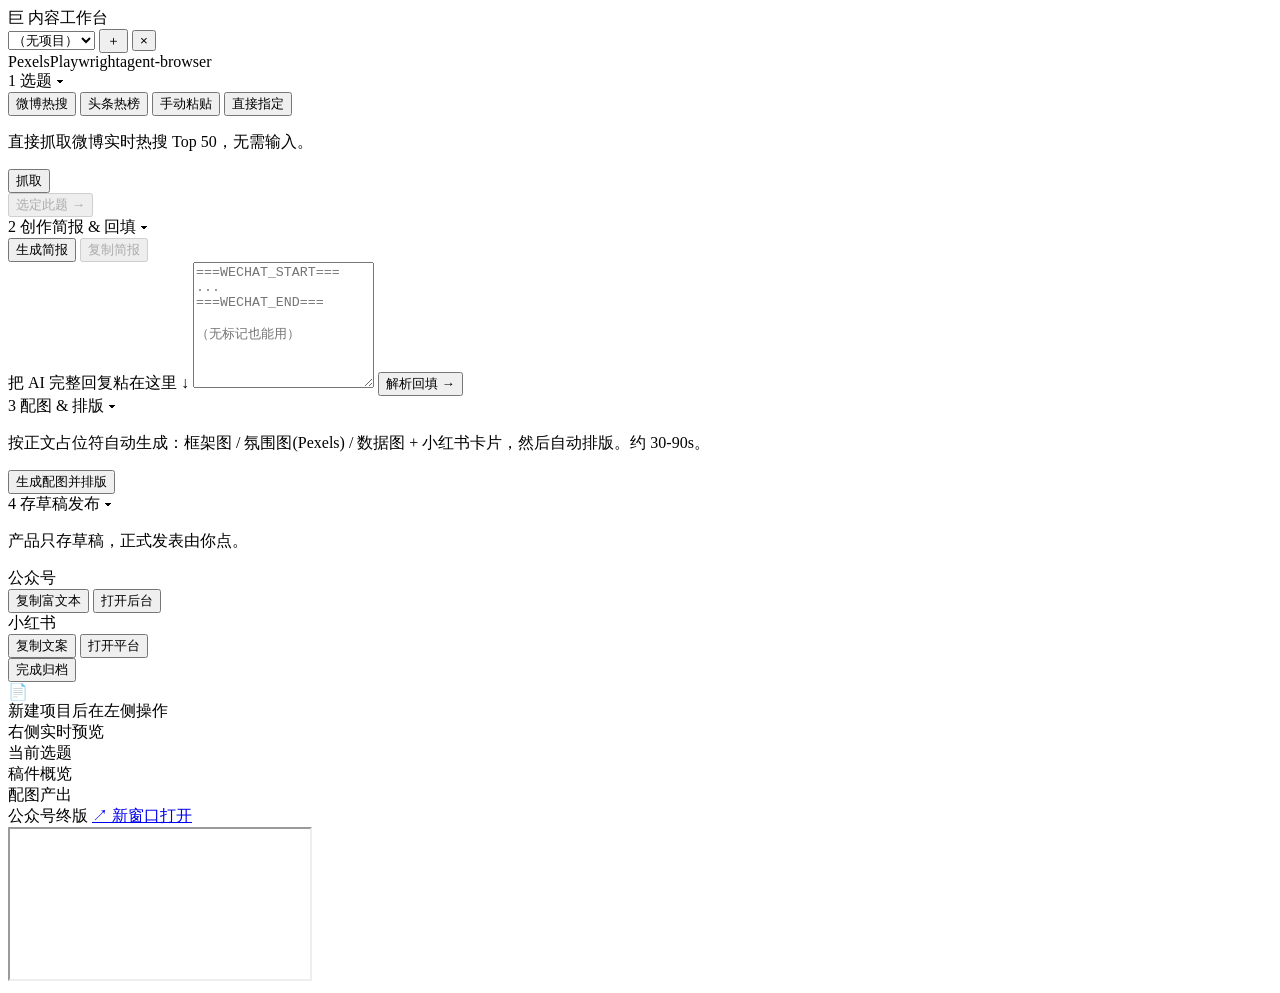
==== web/index.html @ f4da35e8 "init: add web/index.html" ====
<!DOCTYPE html>
<html lang="zh-CN">
<head>
<meta charset="UTF-8">
<meta name="viewport" content="width=device-width,initial-scale=1.0">
<title>巨人之上 · 内容工作台</title>
<link rel="stylesheet" href="/web/style.css">
</head>
<body>
<div id="app">

  <!-- ===== TOP BAR ===== -->
  <header class="bar">
    <div class="bar-l">
      <span class="logo-mark">巨</span>
      <span class="logo-name">内容工作台</span>
      <div class="proj-switcher">
        <select id="proj-sel"></select>
        <button class="btn-icon" id="btn-new" title="新建项目">＋</button>
        <button class="btn-icon danger" id="btn-del" title="删除项目">×</button>
      </div>
    </div>
    <div class="bar-r" id="health-bar"></div>
  </header>

  <!-- ===== MAIN SPLIT ===== -->
  <div class="split">

    <!-- LEFT: ops -->
    <aside class="ops" id="ops">

      <!-- 1. 选题 -->
      <section class="block" id="blk-topic">
        <div class="blk-head" data-blk="topic">
          <span class="blk-num">1</span>
          <span class="blk-title">选题</span>
          <span class="blk-status" id="st-topic"></span>
          <span class="blk-arrow">▾</span>
        </div>
        <div class="blk-body">
          <div class="seg-row" id="mode-seg">
            <button class="seg active" data-m="weibo">微博热搜</button>
            <button class="seg" data-m="toutiao">头条热榜</button>
            <button class="seg" data-m="manual">手动粘贴</button>
            <button class="seg" data-m="direct">直接指定</button>
          </div>
          <div id="mode-inputs"></div>
          <button class="btn primary w100 mt6" id="btn-fetch">抓取</button>
          <div id="cand-list" class="cand-list"></div>
          <button class="btn accent w100 mt8" id="btn-pick" disabled>选定此题 →</button>
        </div>
      </section>

      <!-- 2. 简报 + 回填 -->
      <section class="block collapsed" id="blk-brief">
        <div class="blk-head" data-blk="brief">
          <span class="blk-num">2</span>
          <span class="blk-title">创作简报 &amp; 回填</span>
          <span class="blk-status" id="st-brief"></span>
          <span class="blk-arrow">▾</span>
        </div>
        <div class="blk-body">
          <div class="row-btns">
            <button class="btn primary" id="btn-gen-brief">生成简报</button>
            <button class="btn ghost" id="btn-copy-brief" disabled>复制简报</button>
          </div>
          <div class="brief-preview" id="brief-preview"></div>
          <label class="field-label mt8">把 AI 完整回复粘在这里 ↓</label>
          <textarea id="ai-paste" class="ta mono" rows="8" placeholder="===WECHAT_START===&#10;...&#10;===WECHAT_END===&#10;&#10;（无标记也能用）"></textarea>
          <button class="btn accent w100 mt6" id="btn-fill">解析回填 →</button>
          <div id="fill-status" class="fill-status"></div>
        </div>
      </section>

      <!-- 3. 配图 + 排版 -->
      <section class="block collapsed" id="blk-media">
        <div class="blk-head" data-blk="media">
          <span class="blk-num">3</span>
          <span class="blk-title">配图 &amp; 排版</span>
          <span class="blk-status" id="st-media"></span>
          <span class="blk-arrow">▾</span>
        </div>
        <div class="blk-body">
          <p class="hint">按正文占位符自动生成：框架图 / 氛围图(Pexels) / 数据图 + 小红书卡片，然后自动排版。约 30-90s。</p>
          <button class="btn accent w100" id="btn-media">生成配图并排版</button>
          <div id="media-log" class="media-log"></div>
        </div>
      </section>

      <!-- 4. 发布 -->
      <section class="block collapsed" id="blk-pub">
        <div class="blk-head" data-blk="pub">
          <span class="blk-num">4</span>
          <span class="blk-title">存草稿发布</span>
          <span class="blk-status" id="st-pub"></span>
          <span class="blk-arrow">▾</span>
        </div>
        <div class="blk-body">
          <p class="hint red">产品只存草稿，正式发表由你点。</p>
          <div class="pub-row">
            <span class="pub-label">公众号</span>
            <div class="btn-group">
              <button class="btn primary sm" id="btn-wc-copy">复制富文本</button>
              <button class="btn ghost sm" id="btn-wc-open">打开后台</button>
            </div>
          </div>
          <div class="pub-row">
            <span class="pub-label">小红书</span>
            <div class="btn-group">
              <button class="btn primary sm" id="btn-xhs-copy">复制文案</button>
              <button class="btn ghost sm" id="btn-xhs-open">打开平台</button>
            </div>
          </div>
          <button class="btn ghost w100 mt10" id="btn-archive">完成归档</button>
        </div>
      </section>

    </aside>

    <!-- RIGHT: preview -->
    <div class="preview" id="preview">
      <div class="pv-empty" id="pv-empty">
        <div class="pv-icon">📄</div>
        <div>新建项目后在左侧操作<br>右侧实时预览</div>
      </div>

      <div class="pv-stack" id="pv-stack">
        <!-- topic card -->
        <div class="pv-card hidden" id="pv-topic">
          <div class="pv-card-label">当前选题</div>
          <div class="pv-topic-title" id="pv-topic-title"></div>
          <div class="pv-topic-meta" id="pv-topic-meta"></div>
        </div>

        <!-- draft stats -->
        <div class="pv-card hidden" id="pv-draft">
          <div class="pv-card-label">稿件概览</div>
          <div id="pv-draft-stats" class="pv-stats"></div>
          <div id="pv-xhs-titles" class="pv-xhs-titles"></div>
          <div id="pv-tags" class="pv-tags"></div>
        </div>

        <!-- media thumbs -->
        <div class="pv-card hidden" id="pv-media">
          <div class="pv-card-label">配图产出</div>
          <div id="pv-thumbs" class="pv-thumbs"></div>
        </div>

        <!-- wechat iframe -->
        <div class="pv-card pv-frame-card hidden" id="pv-render">
          <div class="pv-card-label-row">
            <span class="pv-card-label">公众号终版</span>
            <a class="pv-link" id="pv-render-link" href="#" target="_blank">↗ 新窗口打开</a>
          </div>
          <iframe class="pv-frame" id="pv-frame" src="about:blank"></iframe>
        </div>
      </div>
    </div>

  </div>
</div>

<div id="toast" class="toast"></div>
<script src="/web/app.js"></script>
</body>
</html>
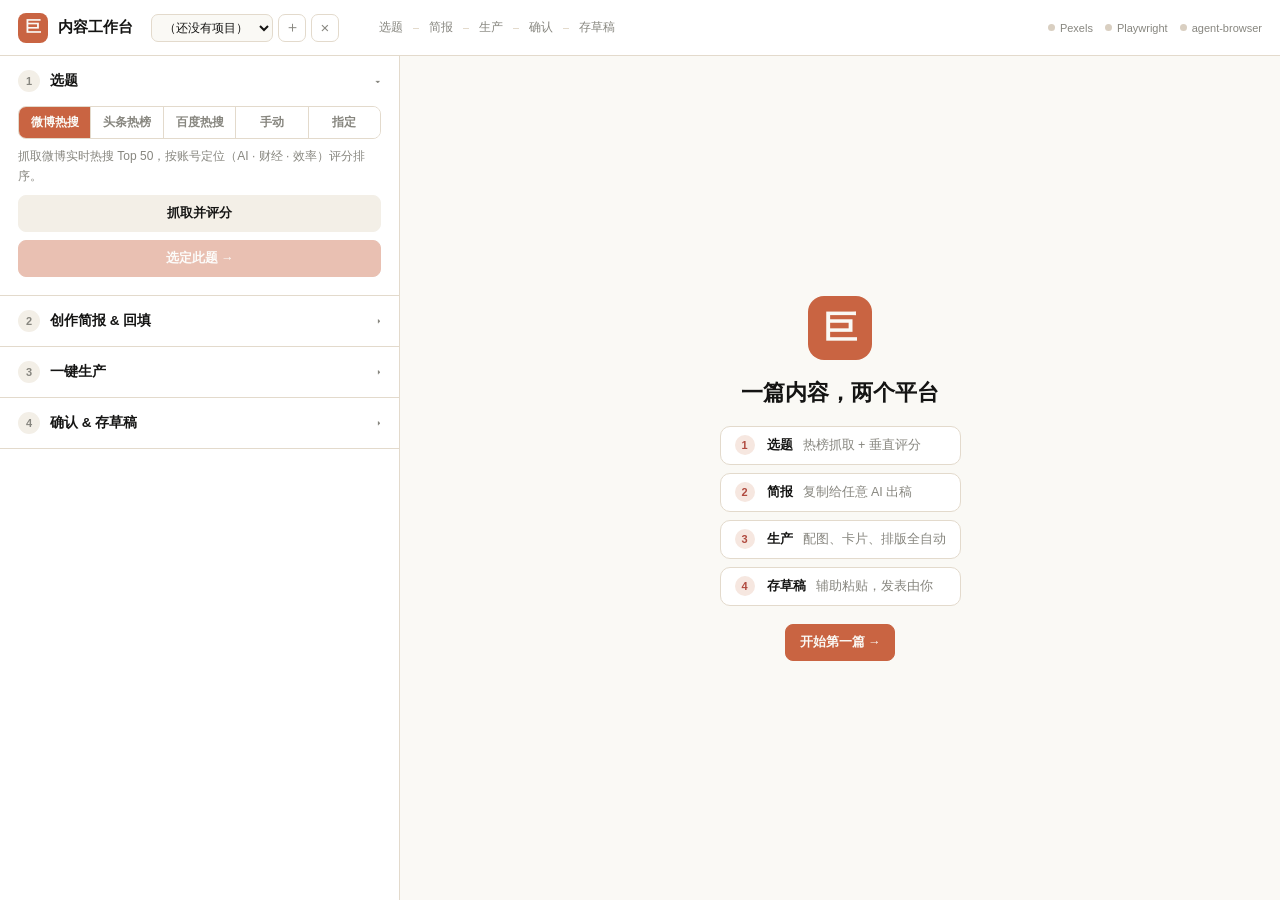
==== commit 7dd84b13: "feat: v3 产品化优化——4步工作台、一键生产、配图自动补位、CI 与测试 - 修复：渲染段落重复输出、中文软换行插空格、导语误取封面图说、非财经题也加免责声明、无标记稿 parsed_ok 误" ====
--- a/web/index.html
+++ b/web/index.html
@@ -4,6 +4,7 @@
 <meta charset="UTF-8">
 <meta name="viewport" content="width=device-width,initial-scale=1.0">
 <title>巨人之上 · 内容工作台</title>
+<link rel="icon" href="data:image/svg+xml,<svg xmlns='http://www.w3.org/2000/svg' viewBox='0 0 32 32'><rect width='32' height='32' rx='7' fill='%23C96442'/><text x='16' y='23' font-size='19' text-anchor='middle' fill='%23FAF9F5' font-family='serif' font-weight='700'>巨</text></svg>">
 <link rel="stylesheet" href="/web/style.css">
 </head>
 <body>
@@ -15,88 +16,103 @@
       <span class="logo-mark">巨</span>
       <span class="logo-name">内容工作台</span>
       <div class="proj-switcher">
-        <select id="proj-sel"></select>
-        <button class="btn-icon" id="btn-new" title="新建项目">＋</button>
-        <button class="btn-icon danger" id="btn-del" title="删除项目">×</button>
+        <select id="proj-sel" aria-label="切换项目"></select>
+        <button class="btn-icon" id="btn-new" title="新建项目" aria-label="新建项目">＋</button>
+        <button class="btn-icon danger" id="btn-del" title="删除项目" aria-label="删除项目">×</button>
       </div>
     </div>
+    <ol class="stepper" id="stepper" aria-label="流程进度">
+      <li data-s="topic">选题</li>
+      <li data-s="brief">简报</li>
+      <li data-s="media">生产</li>
+      <li data-s="review">确认</li>
+      <li data-s="publish">存草稿</li>
+    </ol>
     <div class="bar-r" id="health-bar"></div>
   </header>
 
-  <!-- ===== MAIN SPLIT ===== -->
   <div class="split">
 
-    <!-- LEFT: ops -->
+    <!-- LEFT: operations -->
     <aside class="ops" id="ops">
 
       <!-- 1. 选题 -->
       <section class="block" id="blk-topic">
-        <div class="blk-head" data-blk="topic">
+        <button class="blk-head" type="button">
           <span class="blk-num">1</span>
           <span class="blk-title">选题</span>
           <span class="blk-status" id="st-topic"></span>
           <span class="blk-arrow">▾</span>
-        </div>
-        <div class="blk-body">
-          <div class="seg-row" id="mode-seg">
+        </button>
+        <div class="blk-body">
+          <div class="seg-row" id="mode-seg" role="tablist">
             <button class="seg active" data-m="weibo">微博热搜</button>
             <button class="seg" data-m="toutiao">头条热榜</button>
-            <button class="seg" data-m="manual">手动粘贴</button>
-            <button class="seg" data-m="direct">直接指定</button>
+            <button class="seg" data-m="baidu">百度热搜</button>
+            <button class="seg" data-m="manual">手动</button>
+            <button class="seg" data-m="direct">指定</button>
           </div>
           <div id="mode-inputs"></div>
-          <button class="btn primary w100 mt6" id="btn-fetch">抓取</button>
+          <button class="btn primary w100" id="btn-fetch">抓取并评分</button>
+          <label class="check hidden" id="niche-wrap"><input type="checkbox" id="niche-only"> 只看垂直相关</label>
           <div id="cand-list" class="cand-list"></div>
-          <button class="btn accent w100 mt8" id="btn-pick" disabled>选定此题 →</button>
+          <button class="btn accent w100" id="btn-pick" disabled>选定此题 →</button>
         </div>
       </section>
 
       <!-- 2. 简报 + 回填 -->
       <section class="block collapsed" id="blk-brief">
-        <div class="blk-head" data-blk="brief">
+        <button class="blk-head" type="button">
           <span class="blk-num">2</span>
           <span class="blk-title">创作简报 &amp; 回填</span>
           <span class="blk-status" id="st-brief"></span>
           <span class="blk-arrow">▾</span>
-        </div>
-        <div class="blk-body">
+        </button>
+        <div class="blk-body">
+          <textarea id="extra-notes" class="ta" rows="2" placeholder="补充要求（可选）：如 切入角度、目标读者、必须提到的数据…"></textarea>
+          <button class="btn accent w100" id="btn-gen-brief">生成并复制简报</button>
+          <p class="hint" id="brief-hint">复制后粘给任意 AI（Codex / Kimi / 通义 / 豆包…），再把它的完整回复粘到下面。</p>
+          <details class="brief-details hidden" id="brief-details">
+            <summary>查看简报全文</summary>
+            <pre class="brief-preview" id="brief-preview"></pre>
+          </details>
+          <label class="field-label" for="ai-paste">AI 完整回复</label>
+          <textarea id="ai-paste" class="ta mono" rows="8" placeholder="===WECHAT_START===&#10;...&#10;===WECHAT_END===&#10;（没有标记也能用，整段视为公众号正文）&#10;&#10;Ctrl+Enter 解析"></textarea>
+          <button class="btn accent w100" id="btn-fill">解析回填 →</button>
+          <div id="fill-status" class="fill-status"></div>
+        </div>
+      </section>
+
+      <!-- 3. 一键生产 -->
+      <section class="block collapsed" id="blk-media">
+        <button class="blk-head" type="button">
+          <span class="blk-num">3</span>
+          <span class="blk-title">一键生产</span>
+          <span class="blk-status" id="st-media"></span>
+          <span class="blk-arrow">▾</span>
+        </button>
+        <div class="blk-body">
+          <p class="hint">自动完成：框架图 / 氛围图 / 数据图 → 小红书卡片 → 公众号排版。约 30–90 秒。</p>
+          <button class="btn accent w100" id="btn-produce">一键生成配图并排版</button>
           <div class="row-btns">
-            <button class="btn primary" id="btn-gen-brief">生成简报</button>
-            <button class="btn ghost" id="btn-copy-brief" disabled>复制简报</button>
-          </div>
-          <div class="brief-preview" id="brief-preview"></div>
-          <label class="field-label mt8">把 AI 完整回复粘在这里 ↓</label>
-          <textarea id="ai-paste" class="ta mono" rows="8" placeholder="===WECHAT_START===&#10;...&#10;===WECHAT_END===&#10;&#10;（无标记也能用）"></textarea>
-          <button class="btn accent w100 mt6" id="btn-fill">解析回填 →</button>
-          <div id="fill-status" class="fill-status"></div>
-        </div>
-      </section>
-
-      <!-- 3. 配图 + 排版 -->
-      <section class="block collapsed" id="blk-media">
-        <div class="blk-head" data-blk="media">
-          <span class="blk-num">3</span>
-          <span class="blk-title">配图 &amp; 排版</span>
-          <span class="blk-status" id="st-media"></span>
-          <span class="blk-arrow">▾</span>
-        </div>
-        <div class="blk-body">
-          <p class="hint">按正文占位符自动生成：框架图 / 氛围图(Pexels) / 数据图 + 小红书卡片，然后自动排版。约 30-90s。</p>
-          <button class="btn accent w100" id="btn-media">生成配图并排版</button>
-          <div id="media-log" class="media-log"></div>
-        </div>
-      </section>
-
-      <!-- 4. 发布 -->
+            <button class="btn ghost sm" id="btn-rerender" title="改了稿件但不想重新配图">仅重新排版</button>
+            <button class="btn ghost sm" id="btn-edit">编辑稿件</button>
+          </div>
+          <ul id="media-log" class="media-log"></ul>
+        </div>
+      </section>
+
+      <!-- 4. 确认 & 存草稿 -->
       <section class="block collapsed" id="blk-pub">
-        <div class="blk-head" data-blk="pub">
+        <button class="blk-head" type="button">
           <span class="blk-num">4</span>
-          <span class="blk-title">存草稿发布</span>
+          <span class="blk-title">确认 &amp; 存草稿</span>
           <span class="blk-status" id="st-pub"></span>
           <span class="blk-arrow">▾</span>
-        </div>
-        <div class="blk-body">
-          <p class="hint red">产品只存草稿，正式发表由你点。</p>
+        </button>
+        <div class="blk-body">
+          <ul class="checklist" id="review-list"></ul>
+          <p class="hint red">工作台只存草稿，正式「发表」由你亲手点。</p>
           <div class="pub-row">
             <span class="pub-label">公众号</span>
             <div class="btn-group">
@@ -111,28 +127,36 @@
               <button class="btn ghost sm" id="btn-xhs-open">打开平台</button>
             </div>
           </div>
-          <button class="btn ghost w100 mt10" id="btn-archive">完成归档</button>
+          <div class="row-btns">
+            <a class="btn primary sm grow" id="btn-export" href="#" download>⬇ 下载全部产出 (zip)</a>
+            <button class="btn ghost sm grow" id="btn-archive">完成归档</button>
+          </div>
         </div>
       </section>
 
     </aside>
 
     <!-- RIGHT: preview -->
-    <div class="preview" id="preview">
+    <main class="preview" id="preview">
       <div class="pv-empty" id="pv-empty">
-        <div class="pv-icon">📄</div>
-        <div>新建项目后在左侧操作<br>右侧实时预览</div>
-      </div>
-
-      <div class="pv-stack" id="pv-stack">
-        <!-- topic card -->
+        <div class="pv-mark">巨</div>
+        <h2>一篇内容，两个平台</h2>
+        <ol class="pv-flow">
+          <li><b>选题</b>热榜抓取 + 垂直评分</li>
+          <li><b>简报</b>复制给任意 AI 出稿</li>
+          <li><b>生产</b>配图、卡片、排版全自动</li>
+          <li><b>存草稿</b>辅助粘贴，发表由你</li>
+        </ol>
+        <button class="btn accent" id="btn-start">开始第一篇 →</button>
+      </div>
+
+      <div class="pv-stack hidden" id="pv-stack">
         <div class="pv-card hidden" id="pv-topic">
           <div class="pv-card-label">当前选题</div>
           <div class="pv-topic-title" id="pv-topic-title"></div>
           <div class="pv-topic-meta" id="pv-topic-meta"></div>
         </div>
 
-        <!-- draft stats -->
         <div class="pv-card hidden" id="pv-draft">
           <div class="pv-card-label">稿件概览</div>
           <div id="pv-draft-stats" class="pv-stats"></div>
@@ -140,27 +164,46 @@
           <div id="pv-tags" class="pv-tags"></div>
         </div>
 
-        <!-- media thumbs -->
-        <div class="pv-card hidden" id="pv-media">
-          <div class="pv-card-label">配图产出</div>
-          <div id="pv-thumbs" class="pv-thumbs"></div>
-        </div>
-
-        <!-- wechat iframe -->
-        <div class="pv-card pv-frame-card hidden" id="pv-render">
-          <div class="pv-card-label-row">
-            <span class="pv-card-label">公众号终版</span>
-            <a class="pv-link" id="pv-render-link" href="#" target="_blank">↗ 新窗口打开</a>
-          </div>
-          <iframe class="pv-frame" id="pv-frame" src="about:blank"></iframe>
-        </div>
-      </div>
-    </div>
-
+        <div class="pv-card pv-frame-card hidden" id="pv-output">
+          <div class="tabs" role="tablist">
+            <button class="tab active" data-tab="wechat">公众号终版</button>
+            <button class="tab" data-tab="xhs">小红书卡片 <span id="xhs-count"></span></button>
+            <button class="tab" data-tab="media">全部配图 <span id="media-count"></span></button>
+            <a class="pv-link" id="pv-render-link" href="#" target="_blank" rel="noopener">↗ 新窗口</a>
+          </div>
+          <div class="tab-pane" data-pane="wechat">
+            <iframe class="pv-frame" id="pv-frame" src="about:blank" title="公众号终版预览"></iframe>
+          </div>
+          <div class="tab-pane hidden" data-pane="xhs"><div id="pv-cards" class="pv-cards"></div></div>
+          <div class="tab-pane hidden" data-pane="media"><div id="pv-thumbs" class="pv-thumbs"></div></div>
+        </div>
+      </div>
+    </main>
   </div>
 </div>
 
-<div id="toast" class="toast"></div>
+<!-- draft editor -->
+<dialog id="editor" class="editor">
+  <form method="dialog" class="editor-box">
+    <div class="editor-head">
+      <b>编辑稿件</b>
+      <div class="seg-row sm" id="ed-seg">
+        <button type="button" class="seg active" data-f="wechat_md">公众号</button>
+        <button type="button" class="seg" data-f="xhs_md">小红书</button>
+      </div>
+      <span class="grow"></span>
+      <button class="btn ghost sm" value="cancel">取消</button>
+      <button type="button" class="btn accent sm" id="ed-save">保存并重新排版</button>
+    </div>
+    <textarea id="ed-text" class="ta mono" spellcheck="false"></textarea>
+  </form>
+</dialog>
+
+<div id="lb-overlay" class="lb" hidden>
+  <img id="lb-img" alt="">
+  <div id="lb-cap" class="lb-cap"></div>
+</div>
+<div id="toast" class="toast" role="status" aria-live="polite"></div>
 <script src="/web/app.js"></script>
 </body>
 </html>
--- a/web/style.css
+++ b/web/style.css
@@ -0,0 +1,229 @@
+/* 巨人之上 · 内容工作台 — brick-red / rice-white, same tokens as the article template */
+:root{
+  --bg:#FAF9F5; --card:#FFFFFF; --soft:#F3EFE7; --fg:#141413; --muted:#87867F; --border:#E3DACC;
+  --accent:#C96442; --accent-d:#B04A3F; --accent-soft:#F6E7E0;
+  --ok:#3B7A4B; --warn:#B7791F; --err:#B04A3F;
+  --sans:"Noto Sans SC","PingFang SC","Microsoft YaHei",-apple-system,sans-serif;
+  --serif:"Noto Serif SC","Songti SC",serif;
+  --mono:ui-monospace,Consolas,"Liberation Mono",monospace;
+  --bar:56px; --ops:400px; --r:10px;
+}
+*{margin:0;padding:0;box-sizing:border-box}
+html,body,#app{height:100%;overflow:hidden}
+body{font-family:var(--sans);background:var(--bg);color:var(--fg);font-size:13px;-webkit-font-smoothing:antialiased}
+button{font-family:inherit}
+:focus-visible{outline:2px solid var(--accent);outline-offset:2px}
+
+/* ── top bar ── */
+.bar{height:var(--bar);display:flex;align-items:center;gap:16px;padding:0 18px;
+  background:var(--card);border-bottom:1px solid var(--border)}
+.bar-l{display:flex;align-items:center;gap:10px;min-width:0}
+.logo-mark{width:30px;height:30px;border-radius:8px;background:var(--accent);color:var(--bg);
+  display:flex;align-items:center;justify-content:center;font:700 16px var(--serif);flex-shrink:0}
+.logo-name{font:700 15px var(--serif);white-space:nowrap}
+.proj-switcher{display:flex;align-items:center;gap:5px;margin-left:8px}
+.proj-switcher select{border:1px solid var(--border);background:var(--bg);border-radius:7px;
+  padding:5px 8px;font:12px var(--sans);color:var(--fg);max-width:200px}
+.btn-icon{width:28px;height:28px;border-radius:7px;border:1px solid var(--border);background:var(--card);
+  font-size:15px;cursor:pointer;color:var(--muted);display:flex;align-items:center;justify-content:center}
+.btn-icon:hover{border-color:var(--accent);color:var(--accent)}
+.btn-icon.danger:hover{border-color:var(--err);color:var(--err)}
+.bar-r{display:flex;gap:12px;align-items:center;margin-left:auto}
+.h-item{font-size:11px;color:var(--muted);white-space:nowrap;cursor:help}
+.h-dot{width:7px;height:7px;border-radius:50%;background:#D9CFC1;display:inline-block;margin-right:5px;vertical-align:1px}
+.h-dot.on{background:var(--ok)}
+
+/* stepper */
+.stepper{display:flex;list-style:none;gap:2px;margin-left:12px}
+.stepper li{font-size:11.5px;color:var(--muted);padding:5px 12px;position:relative;white-space:nowrap}
+.stepper li+li::before{content:"";position:absolute;left:-4px;top:50%;width:6px;height:1px;background:var(--border)}
+.stepper li.done{color:var(--accent-d)}
+.stepper li.done::after{content:" ✓"}
+.stepper li.cur{color:var(--bg);background:var(--accent);border-radius:20px;font-weight:600}
+
+/* ── layout ── */
+.split{display:flex;height:calc(100vh - var(--bar))}
+.ops{width:var(--ops);flex-shrink:0;overflow-y:auto;border-right:1px solid var(--border);background:var(--card)}
+.preview{flex:1;overflow-y:auto;padding:20px 24px;display:flex;flex-direction:column}
+.ops::-webkit-scrollbar,.preview::-webkit-scrollbar,.cand-list::-webkit-scrollbar{width:6px}
+.ops::-webkit-scrollbar-thumb,.preview::-webkit-scrollbar-thumb,.cand-list::-webkit-scrollbar-thumb{background:var(--border);border-radius:4px}
+
+/* accordion */
+.block{border-bottom:1px solid var(--border)}
+.blk-head{width:100%;display:flex;align-items:center;gap:10px;padding:14px 18px;cursor:pointer;
+  background:none;border:none;text-align:left;color:inherit}
+.blk-head:hover{background:var(--bg)}
+.blk-num{width:22px;height:22px;border-radius:50%;background:var(--soft);color:var(--muted);
+  font-size:11px;font-weight:700;display:flex;align-items:center;justify-content:center;flex-shrink:0}
+.block.done .blk-num{background:var(--accent);color:var(--bg)}
+.block.done .blk-num::before{content:"✓"}
+.block.done .blk-num{font-size:0}
+.block.done .blk-num::before{font-size:11px}
+.blk-title{font-weight:600;font-size:13.5px;flex:1}
+.blk-status{font-size:11px;color:var(--ok);white-space:nowrap;max-width:150px;overflow:hidden;text-overflow:ellipsis}
+.blk-arrow{font-size:11px;color:var(--muted);transition:transform .18s}
+.block.collapsed .blk-arrow{transform:rotate(-90deg)}
+.blk-body{padding:0 18px 18px;display:flex;flex-direction:column;gap:8px}
+.block.collapsed .blk-body{display:none}
+
+/* ── inputs ── */
+.seg-row{display:flex;border:1px solid var(--border);border-radius:8px;overflow:hidden;flex-shrink:0}
+.seg{flex:1;border:none;background:var(--card);padding:7px 0;font-size:12px;font-weight:600;color:var(--muted);cursor:pointer}
+.seg+.seg{border-left:1px solid var(--border)}
+.seg.active{background:var(--accent);color:var(--bg)}
+.seg:not(.active):hover{background:var(--bg);color:var(--fg)}
+.seg-row.sm .seg{padding:4px 14px}
+.input,.ta{width:100%;border:1px solid var(--border);border-radius:8px;padding:8px 10px;
+  font:12.5px var(--sans);background:var(--card);color:var(--fg)}
+.input:focus,.ta:focus{outline:none;border-color:var(--accent);box-shadow:0 0 0 3px var(--accent-soft)}
+.ta{resize:vertical;line-height:1.65}
+.ta.mono{font:11.5px/1.6 var(--mono)}
+.field-label{font-size:11px;font-weight:600;color:var(--muted);margin-top:4px}
+.hint{font-size:12px;color:var(--muted);line-height:1.65}
+.hint.red{color:var(--err);font-weight:600}
+.check{font-size:12px;color:var(--muted);display:flex;align-items:center;gap:6px;cursor:pointer}
+.check input{accent-color:var(--accent)}
+
+/* ── buttons ── */
+.btn{border:1px solid var(--border);background:var(--card);color:var(--fg);border-radius:8px;
+  padding:9px 14px;font-size:12.5px;font-weight:600;cursor:pointer;text-decoration:none;
+  display:inline-flex;align-items:center;justify-content:center;gap:6px;white-space:nowrap;transition:.12s}
+.btn:hover{border-color:var(--accent);color:var(--accent-d)}
+.btn:disabled{opacity:.4;cursor:not-allowed}
+.btn.primary{background:var(--soft);border-color:var(--soft)}
+.btn.primary:hover{background:var(--accent-soft);border-color:var(--accent-soft)}
+.btn.accent{background:var(--accent);border-color:var(--accent);color:var(--bg)}
+.btn.accent:hover{background:var(--accent-d);border-color:var(--accent-d);color:var(--bg)}
+.btn.ghost{background:transparent;border-color:transparent;color:var(--muted)}
+.btn.ghost:hover{background:var(--bg);color:var(--fg);border-color:var(--border)}
+.btn.sm{padding:6px 10px;font-size:11.5px;border-radius:7px}
+.w100{width:100%}
+.grow{flex:1}
+.row-btns{display:flex;gap:6px}
+.btn-group{display:flex;gap:5px}
+.pub-row{display:flex;justify-content:space-between;align-items:center;padding:8px 0;border-bottom:1px dashed var(--border)}
+.pub-label{font-weight:700;font-size:12.5px}
+
+/* candidates */
+.cand-list{display:flex;flex-direction:column;gap:5px;max-height:340px;overflow-y:auto}
+.cand-list:empty{display:none}
+.cand{padding:9px 10px;border:1px solid var(--border);border-radius:8px;cursor:pointer;display:flex;gap:9px;align-items:flex-start;transition:.1s}
+.cand:hover{border-color:#CDBFAE;background:var(--bg)}
+.cand.sel{border-color:var(--accent);background:var(--accent-soft)}
+.cand-rank{flex-shrink:0;width:22px;height:22px;border-radius:6px;background:var(--bg);border:1px solid var(--border);
+  display:flex;align-items:center;justify-content:center;font-size:10px;font-weight:700;color:var(--muted)}
+.cand.sel .cand-rank{background:var(--accent);border-color:var(--accent);color:var(--bg)}
+.cand-body{flex:1;min-width:0}
+.cand-t{font-weight:600;font-size:12.5px;line-height:1.45}
+.cand-s{font-size:11px;color:var(--muted);white-space:nowrap;overflow:hidden;text-overflow:ellipsis}
+.cand-badges{flex-shrink:0;display:flex;flex-direction:column;gap:3px;align-items:flex-end}
+.badge{font-size:10px;font-weight:700;padding:1px 7px;border-radius:20px;white-space:nowrap}
+.badge-score{background:var(--bg);border:1px solid var(--border);color:var(--muted)}
+.badge-niche{background:var(--accent-soft);color:var(--accent-d)}
+.badge-rec{background:var(--accent);color:var(--bg)}
+.empty-note{font-size:12px;color:var(--muted);padding:10px 0;text-align:center}
+
+/* brief */
+.brief-details summary{font-size:12px;color:var(--accent-d);cursor:pointer;padding:2px 0}
+.brief-preview{margin-top:6px;background:var(--bg);border:1px solid var(--border);border-radius:8px;padding:10px 12px;
+  font:11px/1.65 var(--mono);white-space:pre-wrap;max-height:260px;overflow-y:auto;color:#444}
+.fill-status{font-size:12px;line-height:1.6}
+.fill-status.ok{color:var(--ok)}
+.fill-status.warn{color:var(--warn)}
+
+/* media log */
+.media-log{list-style:none;font:11px/1.8 var(--mono);color:var(--muted)}
+.media-log li.ok{color:var(--ok)}
+.media-log li.err{color:var(--err)}
+.media-log li.run::before{content:"";display:inline-block;width:9px;height:9px;margin-right:6px;border:2px solid var(--border);
+  border-top-color:var(--accent);border-radius:50%;animation:sp .7s linear infinite;vertical-align:-1px}
+
+/* review checklist */
+.checklist{list-style:none;display:flex;flex-direction:column;gap:4px;font-size:12px;
+  background:var(--bg);border:1px solid var(--border);border-radius:8px;padding:10px 12px}
+.checklist li::before{content:"○";margin-right:7px;color:var(--muted)}
+.checklist li.ok::before{content:"✓";color:var(--ok)}
+.checklist li.warn{color:var(--warn)}
+.checklist li.warn::before{content:"!";color:var(--warn);font-weight:700}
+
+/* ── preview ── */
+.pv-empty{margin:auto;max-width:440px;text-align:center;display:flex;flex-direction:column;align-items:center;gap:18px;padding:40px 0}
+.pv-mark{width:64px;height:64px;border-radius:16px;background:var(--accent);color:var(--bg);font:700 34px/64px var(--serif)}
+.pv-empty h2{font:700 22px var(--serif)}
+.pv-flow{list-style:none;counter-reset:f;width:100%;text-align:left;display:flex;flex-direction:column;gap:8px}
+.pv-flow li{counter-increment:f;background:var(--card);border:1px solid var(--border);border-radius:var(--r);
+  padding:10px 14px 10px 46px;position:relative;color:var(--muted);font-size:12.5px}
+.pv-flow li::before{content:counter(f);position:absolute;left:14px;top:50%;transform:translateY(-50%);
+  width:20px;height:20px;border-radius:50%;background:var(--accent-soft);color:var(--accent-d);font-weight:700;font-size:11px;
+  display:flex;align-items:center;justify-content:center}
+.pv-flow b{color:var(--fg);margin-right:10px}
+.pv-stack{display:flex;flex-direction:column;gap:14px}
+.pv-card{background:var(--card);border:1px solid var(--border);border-radius:var(--r);padding:16px 18px}
+.pv-card-label{font-size:10.5px;font-weight:700;letter-spacing:.14em;color:var(--accent);margin-bottom:8px}
+.pv-topic-title{font:700 18px/1.5 var(--serif);margin-bottom:4px}
+.pv-topic-meta{font-size:12px;color:var(--muted);line-height:1.7}
+.pv-stats{display:flex;gap:28px;margin-bottom:10px}
+.pv-stat .sv{font:700 22px var(--serif);display:block}
+.pv-stat .sk{font-size:11px;color:var(--muted)}
+.pv-xhs-title{font-size:13px;font-weight:600;padding:4px 0;border-bottom:1px dashed var(--border)}
+.pv-xhs-title:last-child{border:none}
+.pv-tags{display:flex;flex-wrap:wrap;gap:5px;margin-top:6px}
+.chip{background:var(--accent-soft);color:var(--accent-d);border-radius:20px;padding:2px 10px;font-size:11px;font-weight:600}
+
+/* tabs */
+.pv-frame-card{padding:0;overflow:hidden}
+.tabs{display:flex;align-items:center;border-bottom:1px solid var(--border);padding:0 8px}
+.tab{background:none;border:none;padding:12px 12px 10px;font-size:12.5px;font-weight:600;color:var(--muted);
+  cursor:pointer;border-bottom:2px solid transparent;margin-bottom:-1px}
+.tab.active{color:var(--accent-d);border-bottom-color:var(--accent)}
+.tab span{font-weight:400;opacity:.7}
+.pv-link{margin-left:auto;font-size:12px;color:var(--muted);text-decoration:none;padding:0 8px}
+.pv-link:hover{color:var(--accent)}
+.tab-pane{padding:14px}
+.pv-frame{width:100%;height:calc(100vh - 300px);min-height:480px;border:1px solid var(--border);border-radius:8px;background:var(--bg);display:block}
+.pv-cards{display:grid;grid-template-columns:repeat(auto-fill,minmax(150px,1fr));gap:12px}
+.pv-cards img{width:100%;aspect-ratio:3/4;object-fit:cover;border-radius:8px;border:1px solid var(--border);cursor:zoom-in;display:block}
+.pv-thumbs{display:grid;grid-template-columns:repeat(auto-fill,minmax(150px,1fr));gap:10px}
+.pv-thumb{border-radius:8px;overflow:hidden;border:1px solid var(--border);cursor:zoom-in;background:var(--bg)}
+.pv-thumb img{width:100%;height:100px;object-fit:cover;display:block}
+.pv-thumb .pt-label{font-size:10.5px;padding:4px 8px;color:var(--muted);white-space:nowrap;overflow:hidden;text-overflow:ellipsis}
+.pv-thumb.fail{border-color:var(--err);cursor:default}
+.pv-thumb.fail .pt-fail{height:100px;display:flex;align-items:center;justify-content:center;color:var(--err);font-size:11px;padding:8px;text-align:center}
+
+/* editor dialog */
+.editor{border:none;border-radius:14px;padding:0;width:min(960px,92vw);height:86vh;margin:auto;box-shadow:0 20px 60px rgba(20,20,19,.25)}
+.editor::backdrop{background:rgba(20,20,19,.45)}
+.editor-box{display:flex;flex-direction:column;height:100%}
+.editor-head{display:flex;align-items:center;gap:10px;padding:12px 16px;border-bottom:1px solid var(--border)}
+.editor-head b{font:700 15px var(--serif)}
+#ed-text{flex:1;border:none;border-radius:0;resize:none;padding:16px 20px;font-size:12.5px}
+#ed-text:focus{box-shadow:none}
+
+/* lightbox */
+.lb{position:fixed;inset:0;z-index:9000;background:rgba(20,20,19,.88);display:flex;flex-direction:column;
+  align-items:center;justify-content:center;gap:10px;cursor:zoom-out}
+.lb[hidden]{display:none}
+.lb img{max-width:92vw;max-height:86vh;border-radius:8px;object-fit:contain;box-shadow:0 8px 48px rgba(0,0,0,.5)}
+.lb-cap{color:rgba(250,249,245,.75);font-size:13px}
+
+/* spinner + toast */
+.spin{display:inline-block;width:12px;height:12px;border:2px solid rgba(250,249,245,.35);border-top-color:var(--bg);
+  border-radius:50%;animation:sp .6s linear infinite}
+.btn:not(.accent) .spin{border-color:var(--border);border-top-color:var(--accent)}
+@keyframes sp{to{transform:rotate(360deg)}}
+.toast{position:fixed;bottom:24px;left:50%;transform:translate(-50%,16px);background:var(--fg);color:var(--bg);
+  padding:10px 20px;border-radius:9px;font-size:12.5px;font-weight:600;opacity:0;pointer-events:none;transition:.2s;
+  z-index:9999;max-width:80vw;box-shadow:0 6px 24px rgba(20,20,19,.2)}
+.toast.show{opacity:1;transform:translate(-50%,0)}
+.toast.ok{background:var(--ok)}
+.toast.err{background:var(--err)}
+
+.hidden{display:none!important}
+
+@media (max-width:1100px){.stepper{display:none}}
+@media (max-width:820px){
+  html,body,#app{overflow:auto}
+  .split{flex-direction:column;height:auto}
+  .ops{width:100%;border-right:none}
+  .h-item span+*{display:none}
+}
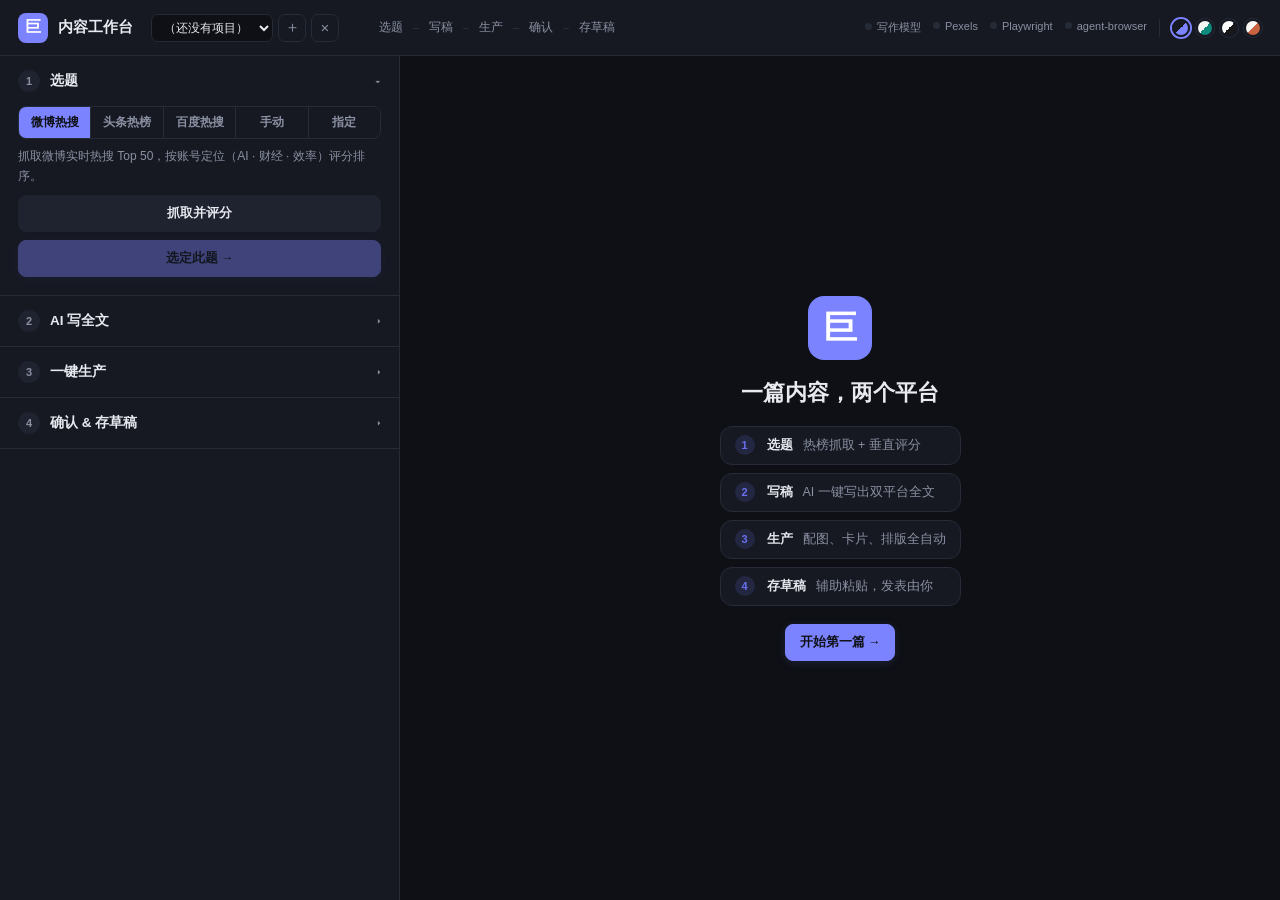
==== commit 432f9840: "feat: 内置 AI 一键写全文 + 多主题 UI - core/llm.py：任意 OpenAI 兼容接口（DeepSeek/通义/Kimi…），stdlib 实现，.env 自动加载 - /dr" ====
--- a/web/index.html
+++ b/web/index.html
@@ -1,10 +1,11 @@
 <!DOCTYPE html>
-<html lang="zh-CN">
+<html lang="zh-CN" data-theme="ink">
 <head>
 <meta charset="UTF-8">
 <meta name="viewport" content="width=device-width,initial-scale=1.0">
 <title>巨人之上 · 内容工作台</title>
-<link rel="icon" href="data:image/svg+xml,<svg xmlns='http://www.w3.org/2000/svg' viewBox='0 0 32 32'><rect width='32' height='32' rx='7' fill='%23C96442'/><text x='16' y='23' font-size='19' text-anchor='middle' fill='%23FAF9F5' font-family='serif' font-weight='700'>巨</text></svg>">
+<link rel="icon" href="data:image/svg+xml,<svg xmlns='http://www.w3.org/2000/svg' viewBox='0 0 32 32'><rect width='32' height='32' rx='7' fill='%236366F1'/><text x='16' y='23' font-size='19' text-anchor='middle' fill='%23FAF9F5' font-family='serif' font-weight='700'>巨</text></svg>">
+<script>document.documentElement.dataset.theme=localStorage.getItem("jzs-theme")||"ink"</script>
 <link rel="stylesheet" href="/web/style.css">
 </head>
 <body>
@@ -23,12 +24,20 @@
     </div>
     <ol class="stepper" id="stepper" aria-label="流程进度">
       <li data-s="topic">选题</li>
-      <li data-s="brief">简报</li>
+      <li data-s="brief">写稿</li>
       <li data-s="media">生产</li>
       <li data-s="review">确认</li>
       <li data-s="publish">存草稿</li>
     </ol>
-    <div class="bar-r" id="health-bar"></div>
+    <div class="bar-r">
+      <div id="health-bar" class="health"></div>
+      <div class="theme-pick" id="theme-pick" role="radiogroup" aria-label="主题">
+        <button data-t="ink" title="墨夜" aria-label="墨夜主题"></button>
+        <button data-t="porcelain" title="青瓷" aria-label="青瓷主题"></button>
+        <button data-t="paper" title="纸白" aria-label="纸白主题"></button>
+        <button data-t="brick" title="砖红" aria-label="砖红主题"></button>
+      </div>
+    </div>
   </header>
 
   <div class="split">
@@ -60,25 +69,33 @@
         </div>
       </section>
 
-      <!-- 2. 简报 + 回填 -->
+      <!-- 2. 写稿 -->
       <section class="block collapsed" id="blk-brief">
         <button class="blk-head" type="button">
           <span class="blk-num">2</span>
-          <span class="blk-title">创作简报 &amp; 回填</span>
+          <span class="blk-title">AI 写全文</span>
           <span class="blk-status" id="st-brief"></span>
           <span class="blk-arrow">▾</span>
         </button>
         <div class="blk-body">
-          <textarea id="extra-notes" class="ta" rows="2" placeholder="补充要求（可选）：如 切入角度、目标读者、必须提到的数据…"></textarea>
-          <button class="btn accent w100" id="btn-gen-brief">生成并复制简报</button>
-          <p class="hint" id="brief-hint">复制后粘给任意 AI（Codex / Kimi / 通义 / 豆包…），再把它的完整回复粘到下面。</p>
-          <details class="brief-details hidden" id="brief-details">
-            <summary>查看简报全文</summary>
-            <pre class="brief-preview" id="brief-preview"></pre>
+          <textarea id="extra-notes" class="ta" rows="2" placeholder="补充要求（可选）：切入角度、目标读者、必须提到的数据…"></textarea>
+          <button class="btn accent w100" id="btn-write">一键生成全文</button>
+          <p class="hint" id="write-hint">调用内置模型写公众号 + 小红书双稿，约 1–3 分钟。</p>
+          <ul id="write-log" class="media-log"></ul>
+
+          <details class="brief-details" id="manual-flow">
+            <summary>没配模型？用外部 AI 写</summary>
+            <div class="manual-body">
+              <button class="btn primary w100" id="btn-gen-brief">生成并复制简报</button>
+              <p class="hint" id="brief-hint">粘给任意 AI（Codex / Kimi / 通义 / 豆包…），再把它的完整回复贴到下面。</p>
+              <details class="brief-details hidden" id="brief-details">
+                <summary>查看简报全文</summary>
+                <pre class="brief-preview" id="brief-preview"></pre>
+              </details>
+              <textarea id="ai-paste" class="ta mono" rows="7" placeholder="粘贴 AI 完整回复（Ctrl+Enter 解析）"></textarea>
+              <button class="btn primary w100" id="btn-fill">解析回填 →</button>
+            </div>
           </details>
-          <label class="field-label" for="ai-paste">AI 完整回复</label>
-          <textarea id="ai-paste" class="ta mono" rows="8" placeholder="===WECHAT_START===&#10;...&#10;===WECHAT_END===&#10;（没有标记也能用，整段视为公众号正文）&#10;&#10;Ctrl+Enter 解析"></textarea>
-          <button class="btn accent w100" id="btn-fill">解析回填 →</button>
           <div id="fill-status" class="fill-status"></div>
         </div>
       </section>
@@ -143,7 +160,7 @@
         <h2>一篇内容，两个平台</h2>
         <ol class="pv-flow">
           <li><b>选题</b>热榜抓取 + 垂直评分</li>
-          <li><b>简报</b>复制给任意 AI 出稿</li>
+          <li><b>写稿</b>AI 一键写出双平台全文</li>
           <li><b>生产</b>配图、卡片、排版全自动</li>
           <li><b>存草稿</b>辅助粘贴，发表由你</li>
         </ol>
--- a/web/style.css
+++ b/web/style.css
@@ -1,12 +1,32 @@
 /* 巨人之上 · 内容工作台 — brick-red / rice-white, same tokens as the article template */
 :root{
+  --sans:"Inter","Noto Sans SC","PingFang SC","Microsoft YaHei",-apple-system,sans-serif;
+  --serif:"Noto Serif SC","Songti SC",serif;
+  --mono:ui-monospace,"JetBrains Mono",Consolas,monospace;
+  --bar:56px; --ops:400px; --r:12px;
+  --ok:#22A06B; --warn:#D97706; --err:#E5484D;
+}
+/* 墨夜 — default dark */
+[data-theme="ink"]{
+  --bg:#0E1015; --card:#161922; --soft:#1F2330; --fg:#E8EAF0; --muted:#8A90A2; --border:#262B38;
+  --accent:#7C83FF; --accent-d:#6A70F0; --accent-soft:rgba(124,131,255,.14); --on-accent:#fff;
+  --ok:#3DD68C; --warn:#F5B544; --err:#FF6B6B; --shadow:0 8px 30px rgba(0,0,0,.35);
+  color-scheme:dark;
+}
+/* 青瓷 */
+[data-theme="porcelain"]{
+  --bg:#F2F6F5; --card:#FFFFFF; --soft:#E6EFED; --fg:#13201F; --muted:#6B7C7A; --border:#D5E2DF;
+  --accent:#0F8B7E; --accent-d:#0B7268; --accent-soft:#DDF1EE; --on-accent:#fff; --shadow:0 8px 30px rgba(15,60,55,.08);
+}
+/* 纸白 — neutral */
+[data-theme="paper"]{
+  --bg:#F7F7F8; --card:#FFFFFF; --soft:#EEEEF0; --fg:#18181B; --muted:#71717A; --border:#E4E4E7;
+  --accent:#18181B; --accent-d:#000; --accent-soft:#EEEEF0; --on-accent:#fff; --shadow:0 8px 30px rgba(0,0,0,.06);
+}
+/* 砖红 — matches the article template */
+[data-theme="brick"]{
   --bg:#FAF9F5; --card:#FFFFFF; --soft:#F3EFE7; --fg:#141413; --muted:#87867F; --border:#E3DACC;
-  --accent:#C96442; --accent-d:#B04A3F; --accent-soft:#F6E7E0;
-  --ok:#3B7A4B; --warn:#B7791F; --err:#B04A3F;
-  --sans:"Noto Sans SC","PingFang SC","Microsoft YaHei",-apple-system,sans-serif;
-  --serif:"Noto Serif SC","Songti SC",serif;
-  --mono:ui-monospace,Consolas,"Liberation Mono",monospace;
-  --bar:56px; --ops:400px; --r:10px;
+  --accent:#C96442; --accent-d:#B04A3F; --accent-soft:#F6E7E0; --on-accent:#FAF9F5; --shadow:0 8px 30px rgba(20,20,19,.08);
 }
 *{margin:0;padding:0;box-sizing:border-box}
 html,body,#app{height:100%;overflow:hidden}
@@ -18,7 +38,7 @@
 .bar{height:var(--bar);display:flex;align-items:center;gap:16px;padding:0 18px;
   background:var(--card);border-bottom:1px solid var(--border)}
 .bar-l{display:flex;align-items:center;gap:10px;min-width:0}
-.logo-mark{width:30px;height:30px;border-radius:8px;background:var(--accent);color:var(--bg);
+.logo-mark{width:30px;height:30px;border-radius:8px;background:var(--accent);color:var(--on-accent);
   display:flex;align-items:center;justify-content:center;font:700 16px var(--serif);flex-shrink:0}
 .logo-name{font:700 15px var(--serif);white-space:nowrap}
 .proj-switcher{display:flex;align-items:center;gap:5px;margin-left:8px}
@@ -30,7 +50,7 @@
 .btn-icon.danger:hover{border-color:var(--err);color:var(--err)}
 .bar-r{display:flex;gap:12px;align-items:center;margin-left:auto}
 .h-item{font-size:11px;color:var(--muted);white-space:nowrap;cursor:help}
-.h-dot{width:7px;height:7px;border-radius:50%;background:#D9CFC1;display:inline-block;margin-right:5px;vertical-align:1px}
+.h-dot{width:7px;height:7px;border-radius:50%;background:var(--border);display:inline-block;margin-right:5px;vertical-align:1px}
 .h-dot.on{background:var(--ok)}
 
 /* stepper */
@@ -39,7 +59,7 @@
 .stepper li+li::before{content:"";position:absolute;left:-4px;top:50%;width:6px;height:1px;background:var(--border)}
 .stepper li.done{color:var(--accent-d)}
 .stepper li.done::after{content:" ✓"}
-.stepper li.cur{color:var(--bg);background:var(--accent);border-radius:20px;font-weight:600}
+.stepper li.cur{color:var(--on-accent);background:var(--accent);border-radius:20px;font-weight:600}
 
 /* ── layout ── */
 .split{display:flex;height:calc(100vh - var(--bar))}
@@ -108,7 +128,7 @@
 .cand-list{display:flex;flex-direction:column;gap:5px;max-height:340px;overflow-y:auto}
 .cand-list:empty{display:none}
 .cand{padding:9px 10px;border:1px solid var(--border);border-radius:8px;cursor:pointer;display:flex;gap:9px;align-items:flex-start;transition:.1s}
-.cand:hover{border-color:#CDBFAE;background:var(--bg)}
+.cand:hover{border-color:var(--muted);background:var(--bg)}
 .cand.sel{border-color:var(--accent);background:var(--accent-soft)}
 .cand-rank{flex-shrink:0;width:22px;height:22px;border-radius:6px;background:var(--bg);border:1px solid var(--border);
   display:flex;align-items:center;justify-content:center;font-size:10px;font-weight:700;color:var(--muted)}
@@ -126,7 +146,7 @@
 /* brief */
 .brief-details summary{font-size:12px;color:var(--accent-d);cursor:pointer;padding:2px 0}
 .brief-preview{margin-top:6px;background:var(--bg);border:1px solid var(--border);border-radius:8px;padding:10px 12px;
-  font:11px/1.65 var(--mono);white-space:pre-wrap;max-height:260px;overflow-y:auto;color:#444}
+  font:11px/1.65 var(--mono);white-space:pre-wrap;max-height:260px;overflow-y:auto;color:var(--muted)}
 .fill-status{font-size:12px;line-height:1.6}
 .fill-status.ok{color:var(--ok)}
 .fill-status.warn{color:var(--warn)}
@@ -148,7 +168,7 @@
 
 /* ── preview ── */
 .pv-empty{margin:auto;max-width:440px;text-align:center;display:flex;flex-direction:column;align-items:center;gap:18px;padding:40px 0}
-.pv-mark{width:64px;height:64px;border-radius:16px;background:var(--accent);color:var(--bg);font:700 34px/64px var(--serif)}
+.pv-mark{width:64px;height:64px;border-radius:16px;background:var(--accent);color:var(--on-accent);font:700 34px/64px var(--serif)}
 .pv-empty h2{font:700 22px var(--serif)}
 .pv-flow{list-style:none;counter-reset:f;width:100%;text-align:left;display:flex;flex-direction:column;gap:8px}
 .pv-flow li{counter-increment:f;background:var(--card);border:1px solid var(--border);border-radius:var(--r);
@@ -207,7 +227,7 @@
 .lb-cap{color:rgba(250,249,245,.75);font-size:13px}
 
 /* spinner + toast */
-.spin{display:inline-block;width:12px;height:12px;border:2px solid rgba(250,249,245,.35);border-top-color:var(--bg);
+.spin{display:inline-block;width:12px;height:12px;border:2px solid rgba(255,255,255,.35);border-top-color:var(--on-accent);
   border-radius:50%;animation:sp .6s linear infinite}
 .btn:not(.accent) .spin{border-color:var(--border);border-top-color:var(--accent)}
 @keyframes sp{to{transform:rotate(360deg)}}
@@ -227,3 +247,21 @@
   .ops{width:100%;border-right:none}
   .h-item span+*{display:none}
 }
+
+/* theme picker + polish */
+.health{display:flex;gap:12px}
+.theme-pick{display:flex;gap:6px;padding-left:12px;border-left:1px solid var(--border)}
+.theme-pick button{width:18px;height:18px;border-radius:50%;border:2px solid var(--card);cursor:pointer;
+  box-shadow:0 0 0 1px var(--border);transition:transform .12s}
+.theme-pick button:hover{transform:scale(1.15)}
+.theme-pick button.on{box-shadow:0 0 0 2px var(--accent)}
+.theme-pick [data-t="ink"]{background:linear-gradient(135deg,#161922 50%,#7C83FF 50%)}
+.theme-pick [data-t="porcelain"]{background:linear-gradient(135deg,#F2F6F5 50%,#0F8B7E 50%)}
+.theme-pick [data-t="paper"]{background:linear-gradient(135deg,#FFFFFF 50%,#18181B 50%)}
+.theme-pick [data-t="brick"]{background:linear-gradient(135deg,#FAF9F5 50%,#C96442 50%)}
+body,.bar,.ops,.pv-card,.btn,.input,.ta,.cand{transition:background-color .2s,border-color .2s,color .2s}
+.pv-card{box-shadow:var(--shadow)}
+.btn.accent{box-shadow:0 2px 10px var(--accent-soft)}
+.manual-body{display:flex;flex-direction:column;gap:8px;margin-top:8px;padding:10px;border:1px dashed var(--border);border-radius:8px}
+#manual-flow>summary{color:var(--muted)}
+.pv-frame{background:#fff}
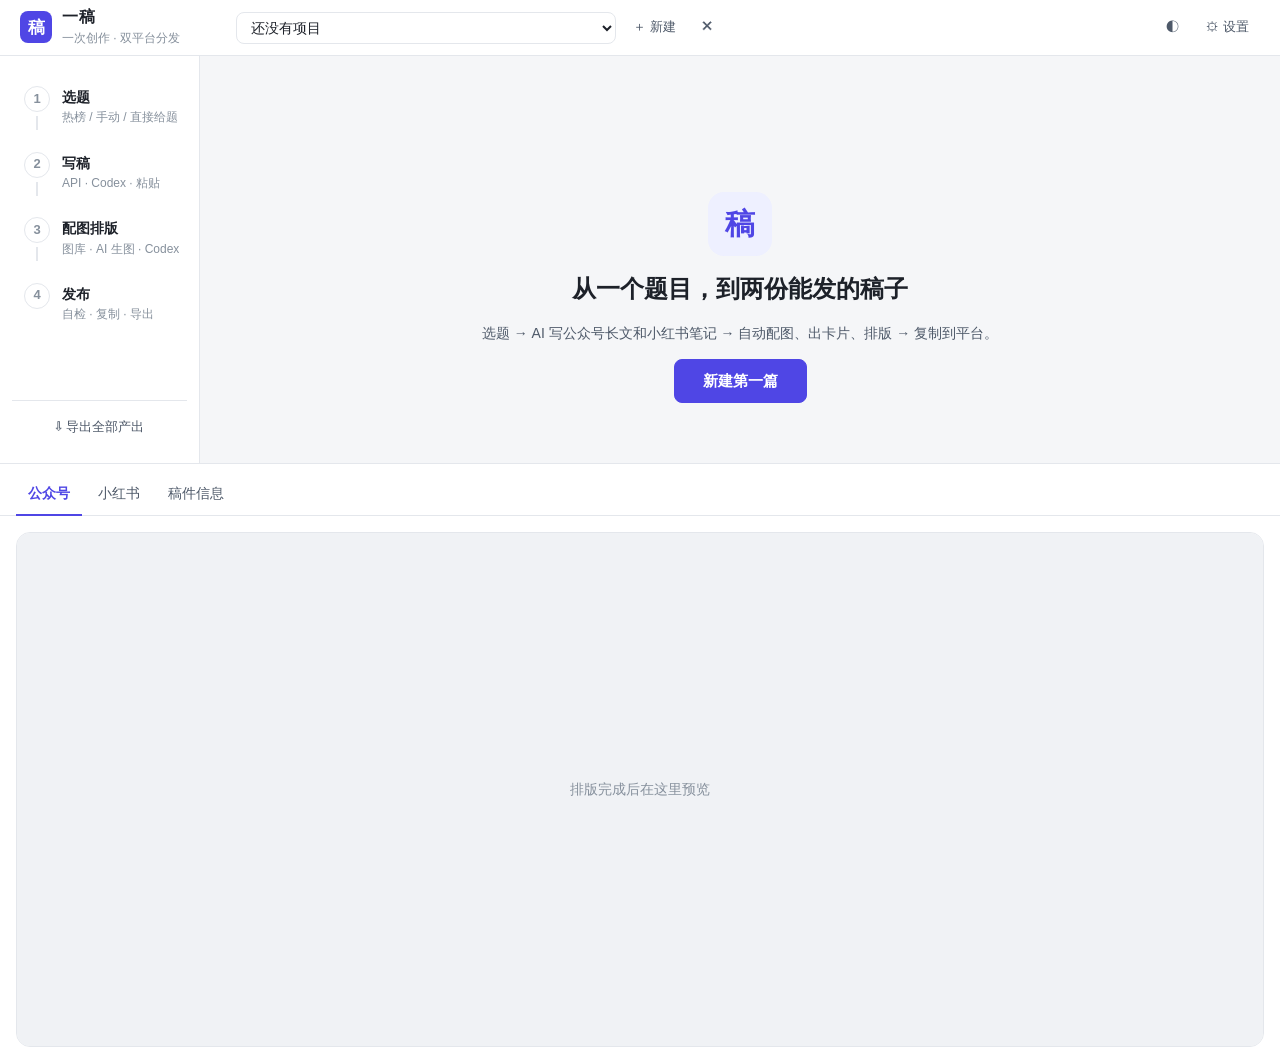
==== commit 324762da: "feat: 一稿 v4 - 三栏重设计、微软雅黑、写稿/配图各三种引擎(API/Codex/手动)、后台任务、设置页" ====
--- a/web/index.html
+++ b/web/index.html
@@ -1,226 +1,204 @@
 <!DOCTYPE html>
-<html lang="zh-CN" data-theme="ink">
+<html lang="zh-CN">
 <head>
-<meta charset="UTF-8">
-<meta name="viewport" content="width=device-width,initial-scale=1.0">
-<title>巨人之上 · 内容工作台</title>
-<link rel="icon" href="data:image/svg+xml,<svg xmlns='http://www.w3.org/2000/svg' viewBox='0 0 32 32'><rect width='32' height='32' rx='7' fill='%236366F1'/><text x='16' y='23' font-size='19' text-anchor='middle' fill='%23FAF9F5' font-family='serif' font-weight='700'>巨</text></svg>">
-<script>document.documentElement.dataset.theme=localStorage.getItem("jzs-theme")||"ink"</script>
+<meta charset="utf-8">
+<meta name="viewport" content="width=device-width, initial-scale=1">
+<title>一稿 · 内容工作台</title>
+<link rel="icon" href="data:image/svg+xml,<svg xmlns='http://www.w3.org/2000/svg' viewBox='0 0 32 32'><rect width='32' height='32' rx='8' fill='%234f46e5'/><text x='16' y='23' font-size='19' text-anchor='middle' fill='white' font-family='Microsoft YaHei'>稿</text></svg>">
 <link rel="stylesheet" href="/web/style.css">
+<script>document.documentElement.dataset.theme = localStorage.getItem("yg-theme") || "light";</script>
 </head>
 <body>
-<div id="app">
-
-  <!-- ===== TOP BAR ===== -->
-  <header class="bar">
-    <div class="bar-l">
-      <span class="logo-mark">巨</span>
-      <span class="logo-name">内容工作台</span>
-      <div class="proj-switcher">
-        <select id="proj-sel" aria-label="切换项目"></select>
-        <button class="btn-icon" id="btn-new" title="新建项目" aria-label="新建项目">＋</button>
-        <button class="btn-icon danger" id="btn-del" title="删除项目" aria-label="删除项目">×</button>
-      </div>
-    </div>
-    <ol class="stepper" id="stepper" aria-label="流程进度">
-      <li data-s="topic">选题</li>
-      <li data-s="brief">写稿</li>
-      <li data-s="media">生产</li>
-      <li data-s="review">确认</li>
-      <li data-s="publish">存草稿</li>
+
+<header class="topbar">
+  <div class="brand">
+    <span class="logo">稿</span>
+    <div><b>一稿</b><small>一次创作 · 双平台分发</small></div>
+  </div>
+  <div class="proj">
+    <select id="proj-sel" aria-label="切换项目"></select>
+    <button class="btn ghost sm" id="btn-new">＋ 新建</button>
+    <button class="btn ghost sm icon" id="btn-del" title="删除当前项目" aria-label="删除当前项目">✕</button>
+  </div>
+  <div class="top-right">
+    <div class="health" id="health-bar"></div>
+    <button class="btn ghost sm icon" id="btn-theme" title="切换深浅色" aria-label="切换深浅色">◐</button>
+    <button class="btn ghost sm" id="btn-settings">⚙ 设置</button>
+  </div>
+</header>
+
+<div class="layout">
+  <!-- step rail -->
+  <nav class="rail" aria-label="流程">
+    <ol id="steps">
+      <li data-step="topic"><span class="n">1</span><div><b>选题</b><small id="st-topic">热榜 / 手动 / 直接给题</small></div></li>
+      <li data-step="write"><span class="n">2</span><div><b>写稿</b><small id="st-write">API · Codex · 粘贴</small></div></li>
+      <li data-step="media"><span class="n">3</span><div><b>配图排版</b><small id="st-media">图库 · AI 生图 · Codex</small></div></li>
+      <li data-step="publish"><span class="n">4</span><div><b>发布</b><small id="st-publish">自检 · 复制 · 导出</small></div></li>
     </ol>
-    <div class="bar-r">
-      <div id="health-bar" class="health"></div>
-      <div class="theme-pick" id="theme-pick" role="radiogroup" aria-label="主题">
-        <button data-t="ink" title="墨夜" aria-label="墨夜主题"></button>
-        <button data-t="porcelain" title="青瓷" aria-label="青瓷主题"></button>
-        <button data-t="paper" title="纸白" aria-label="纸白主题"></button>
-        <button data-t="brick" title="砖红" aria-label="砖红主题"></button>
-      </div>
-    </div>
-  </header>
-
-  <div class="split">
-
-    <!-- LEFT: operations -->
-    <aside class="ops" id="ops">
-
-      <!-- 1. 选题 -->
-      <section class="block" id="blk-topic">
-        <button class="blk-head" type="button">
-          <span class="blk-num">1</span>
-          <span class="blk-title">选题</span>
-          <span class="blk-status" id="st-topic"></span>
-          <span class="blk-arrow">▾</span>
-        </button>
-        <div class="blk-body">
-          <div class="seg-row" id="mode-seg" role="tablist">
-            <button class="seg active" data-m="weibo">微博热搜</button>
-            <button class="seg" data-m="toutiao">头条热榜</button>
-            <button class="seg" data-m="baidu">百度热搜</button>
-            <button class="seg" data-m="manual">手动</button>
-            <button class="seg" data-m="direct">指定</button>
-          </div>
-          <div id="mode-inputs"></div>
-          <button class="btn primary w100" id="btn-fetch">抓取并评分</button>
-          <label class="check hidden" id="niche-wrap"><input type="checkbox" id="niche-only"> 只看垂直相关</label>
-          <div id="cand-list" class="cand-list"></div>
-          <button class="btn accent w100" id="btn-pick" disabled>选定此题 →</button>
+    <div class="rail-foot">
+      <a class="btn ghost sm block" id="btn-export" href="#" download>⇩ 导出全部产出</a>
+    </div>
+  </nav>
+
+  <!-- work area -->
+  <main class="work">
+    <section class="empty" id="empty">
+      <div class="empty-mark">稿</div>
+      <h1>从一个题目，到两份能发的稿子</h1>
+      <p>选题 → AI 写公众号长文和小红书笔记 → 自动配图、出卡片、排版 → 复制到平台。</p>
+      <button class="btn primary lg" id="btn-start">新建第一篇</button>
+    </section>
+
+    <!-- 1. topic -->
+    <section class="panel" data-panel="topic">
+      <header class="panel-h"><h2>选题</h2><p>从热榜挑，或者直接给一个题目。</p></header>
+      <div class="seg" id="mode-seg" role="tablist">
+        <button class="on" data-m="direct">直接给题</button>
+        <button data-m="weibo">微博热搜</button>
+        <button data-m="toutiao">头条热榜</button>
+        <button data-m="baidu">百度热搜</button>
+        <button data-m="manual">批量粘贴</button>
+      </div>
+      <div id="mode-inputs" class="stack"></div>
+      <div class="row">
+        <button class="btn primary" id="btn-fetch">使用这个题目</button>
+        <label class="check hidden" id="niche-wrap"><input type="checkbox" id="niche-only"> 只看垂直相关</label>
+      </div>
+      <div class="cands" id="cand-list"></div>
+      <div class="row hidden" id="pick-row"><button class="btn primary" id="btn-pick" disabled>用选中的题目</button><span class="muted">双击候选也可以直接选定</span></div>
+    </section>
+
+    <!-- 2. write -->
+    <section class="panel" data-panel="write">
+      <header class="panel-h"><h2>写稿</h2><p id="write-topic" class="muted"></p></header>
+      <div class="seg" id="write-seg" role="tablist">
+        <button class="on" data-w="api">⚡ API 调用</button>
+        <button data-w="codex">⌘ Codex 自动执行</button>
+        <button data-w="paste">⎘ 粘贴文本</button>
+      </div>
+
+      <div class="mode-box" data-wbox="api">
+        <p class="desc">把创作简报发给你配置的模型（DeepSeek / 通义 / Kimi / OpenAI 等任意 OpenAI 兼容接口），一次写出公众号 + 小红书双稿。</p>
+        <div class="engine-state" id="es-api"></div>
+      </div>
+      <div class="mode-box hidden" data-wbox="codex">
+        <p class="desc">在本机后台运行 <code>codex exec</code>，用你自己的 Codex 登录写稿，不需要额外 API Key。过程日志实时显示在下方。</p>
+        <div class="engine-state" id="es-codex"></div>
+      </div>
+      <div class="mode-box hidden" data-wbox="paste">
+        <p class="desc">复制简报给任意 AI（网页版也行），把它的完整回复贴回来。</p>
+        <div class="row"><button class="btn" id="btn-gen-brief">生成并复制简报</button><span class="muted" id="brief-hint"></span></div>
+        <details class="hidden" id="brief-details"><summary>查看简报全文</summary><pre id="brief-preview"></pre></details>
+        <textarea class="ta mono" id="ai-paste" rows="9" placeholder="粘贴 AI 的完整回复（含 ===WECHAT_START=== 等标记块）。Ctrl+Enter 提交"></textarea>
+      </div>
+
+      <label class="field"><span>补充要求（可选）</span>
+        <textarea class="ta" id="extra-notes" rows="2" placeholder="例：多用生活比喻；结尾给 3 条行动清单；面向 30 岁上班族"></textarea>
+      </label>
+      <div class="row">
+        <button class="btn primary" id="btn-write">开始写稿</button>
+        <button class="btn ghost" id="btn-edit" disabled>✎ 编辑稿件</button>
+      </div>
+      <div class="console hidden" id="write-console"><div class="console-h"><span id="write-status">运行中</span><span id="write-sec"></span></div><ol id="write-log"></ol></div>
+      <div class="note" id="fill-status"></div>
+    </section>
+
+    <!-- 3. media -->
+    <section class="panel" data-panel="media">
+      <header class="panel-h"><h2>配图与排版</h2><p>框架图、数据图由模板自动画；氛围图选一种来源。任何一张都可以单独替换。</p></header>
+      <div class="engines" id="img-engines">
+        <label class="eng"><input type="radio" name="img-eng" value="stock" checked>
+          <b>图库搜图</b><small>Pexels / Openverse 免费图库，按关键词搜</small><i id="ie-stock"></i></label>
+        <label class="eng"><input type="radio" name="img-eng" value="ai">
+          <b>AI 生图 API</b><small>gpt-image / 豆包 Seedream / 可图等，按图说生成</small><i id="ie-ai"></i></label>
+        <label class="eng"><input type="radio" name="img-eng" value="codex">
+          <b>Codex 自动画</b><small>Codex 设计框架图数据 + 用 SVG 画插画</small><i id="ie-codex"></i></label>
+      </div>
+      <div class="row">
+        <button class="btn primary" id="btn-produce">一键生产：配图 + 卡片 + 排版</button>
+        <button class="btn ghost" id="btn-rerender" disabled>只重新排版</button>
+      </div>
+      <div class="console hidden" id="media-console"><div class="console-h"><span id="media-status">运行中</span><span id="media-sec"></span></div><ol id="media-log"></ol></div>
+      <h3 class="sub">配图位 <span class="muted" id="slot-count"></span></h3>
+      <p class="muted small">点「替换」上传本地图片，或者先选中一张卡片再 <kbd>Ctrl</kbd>+<kbd>V</kbd> 粘贴截图。</p>
+      <div class="slots" id="slots"><div class="muted">一键生产后这里会列出每个配图位</div></div>
+      <input type="file" id="slot-file" accept="image/png,image/jpeg,image/webp,image/gif" hidden>
+    </section>
+
+    <!-- 4. publish -->
+    <section class="panel" data-panel="publish">
+      <header class="panel-h"><h2>发布</h2><p>先过一遍自检，再复制到平台。</p></header>
+      <ul class="checklist" id="review-list"></ul>
+      <div class="pub-grid">
+        <div class="pub-card">
+          <h4>微信公众号</h4>
+          <button class="btn primary block" id="btn-wc-copy">复制富文本</button>
+          <button class="btn ghost block" id="btn-wc-open">打开公众号后台</button>
         </div>
-      </section>
-
-      <!-- 2. 写稿 -->
-      <section class="block collapsed" id="blk-brief">
-        <button class="blk-head" type="button">
-          <span class="blk-num">2</span>
-          <span class="blk-title">AI 写全文</span>
-          <span class="blk-status" id="st-brief"></span>
-          <span class="blk-arrow">▾</span>
-        </button>
-        <div class="blk-body">
-          <textarea id="extra-notes" class="ta" rows="2" placeholder="补充要求（可选）：切入角度、目标读者、必须提到的数据…"></textarea>
-          <button class="btn accent w100" id="btn-write">一键生成全文</button>
-          <p class="hint" id="write-hint">调用内置模型写公众号 + 小红书双稿，约 1–3 分钟。</p>
-          <ul id="write-log" class="media-log"></ul>
-
-          <details class="brief-details" id="manual-flow">
-            <summary>没配模型？用外部 AI 写</summary>
-            <div class="manual-body">
-              <button class="btn primary w100" id="btn-gen-brief">生成并复制简报</button>
-              <p class="hint" id="brief-hint">粘给任意 AI（Codex / Kimi / 通义 / 豆包…），再把它的完整回复贴到下面。</p>
-              <details class="brief-details hidden" id="brief-details">
-                <summary>查看简报全文</summary>
-                <pre class="brief-preview" id="brief-preview"></pre>
-              </details>
-              <textarea id="ai-paste" class="ta mono" rows="7" placeholder="粘贴 AI 完整回复（Ctrl+Enter 解析）"></textarea>
-              <button class="btn primary w100" id="btn-fill">解析回填 →</button>
-            </div>
-          </details>
-          <div id="fill-status" class="fill-status"></div>
+        <div class="pub-card">
+          <h4>小红书</h4>
+          <button class="btn primary block" id="btn-xhs-copy">复制文案</button>
+          <button class="btn ghost block" id="btn-xhs-open">打开创作平台</button>
         </div>
-      </section>
-
-      <!-- 3. 一键生产 -->
-      <section class="block collapsed" id="blk-media">
-        <button class="blk-head" type="button">
-          <span class="blk-num">3</span>
-          <span class="blk-title">一键生产</span>
-          <span class="blk-status" id="st-media"></span>
-          <span class="blk-arrow">▾</span>
-        </button>
-        <div class="blk-body">
-          <p class="hint">自动完成：框架图 / 氛围图 / 数据图 → 小红书卡片 → 公众号排版。约 30–90 秒。</p>
-          <button class="btn accent w100" id="btn-produce">一键生成配图并排版</button>
-          <div class="row-btns">
-            <button class="btn ghost sm" id="btn-rerender" title="改了稿件但不想重新配图">仅重新排版</button>
-            <button class="btn ghost sm" id="btn-edit">编辑稿件</button>
-          </div>
-          <ul id="media-log" class="media-log"></ul>
-        </div>
-      </section>
-
-      <!-- 4. 确认 & 存草稿 -->
-      <section class="block collapsed" id="blk-pub">
-        <button class="blk-head" type="button">
-          <span class="blk-num">4</span>
-          <span class="blk-title">确认 &amp; 存草稿</span>
-          <span class="blk-status" id="st-pub"></span>
-          <span class="blk-arrow">▾</span>
-        </button>
-        <div class="blk-body">
-          <ul class="checklist" id="review-list"></ul>
-          <p class="hint red">工作台只存草稿，正式「发表」由你亲手点。</p>
-          <div class="pub-row">
-            <span class="pub-label">公众号</span>
-            <div class="btn-group">
-              <button class="btn primary sm" id="btn-wc-copy">复制富文本</button>
-              <button class="btn ghost sm" id="btn-wc-open">打开后台</button>
-            </div>
-          </div>
-          <div class="pub-row">
-            <span class="pub-label">小红书</span>
-            <div class="btn-group">
-              <button class="btn primary sm" id="btn-xhs-copy">复制文案</button>
-              <button class="btn ghost sm" id="btn-xhs-open">打开平台</button>
-            </div>
-          </div>
-          <div class="row-btns">
-            <a class="btn primary sm grow" id="btn-export" href="#" download>⬇ 下载全部产出 (zip)</a>
-            <button class="btn ghost sm grow" id="btn-archive">完成归档</button>
-          </div>
-        </div>
-      </section>
-
-    </aside>
-
-    <!-- RIGHT: preview -->
-    <main class="preview" id="preview">
-      <div class="pv-empty" id="pv-empty">
-        <div class="pv-mark">巨</div>
-        <h2>一篇内容，两个平台</h2>
-        <ol class="pv-flow">
-          <li><b>选题</b>热榜抓取 + 垂直评分</li>
-          <li><b>写稿</b>AI 一键写出双平台全文</li>
-          <li><b>生产</b>配图、卡片、排版全自动</li>
-          <li><b>存草稿</b>辅助粘贴，发表由你</li>
-        </ol>
-        <button class="btn accent" id="btn-start">开始第一篇 →</button>
-      </div>
-
-      <div class="pv-stack hidden" id="pv-stack">
-        <div class="pv-card hidden" id="pv-topic">
-          <div class="pv-card-label">当前选题</div>
-          <div class="pv-topic-title" id="pv-topic-title"></div>
-          <div class="pv-topic-meta" id="pv-topic-meta"></div>
-        </div>
-
-        <div class="pv-card hidden" id="pv-draft">
-          <div class="pv-card-label">稿件概览</div>
-          <div id="pv-draft-stats" class="pv-stats"></div>
-          <div id="pv-xhs-titles" class="pv-xhs-titles"></div>
-          <div id="pv-tags" class="pv-tags"></div>
-        </div>
-
-        <div class="pv-card pv-frame-card hidden" id="pv-output">
-          <div class="tabs" role="tablist">
-            <button class="tab active" data-tab="wechat">公众号终版</button>
-            <button class="tab" data-tab="xhs">小红书卡片 <span id="xhs-count"></span></button>
-            <button class="tab" data-tab="media">全部配图 <span id="media-count"></span></button>
-            <a class="pv-link" id="pv-render-link" href="#" target="_blank" rel="noopener">↗ 新窗口</a>
-          </div>
-          <div class="tab-pane" data-pane="wechat">
-            <iframe class="pv-frame" id="pv-frame" src="about:blank" title="公众号终版预览"></iframe>
-          </div>
-          <div class="tab-pane hidden" data-pane="xhs"><div id="pv-cards" class="pv-cards"></div></div>
-          <div class="tab-pane hidden" data-pane="media"><div id="pv-thumbs" class="pv-thumbs"></div></div>
-        </div>
-      </div>
-    </main>
-  </div>
+      </div>
+      <div class="row"><button class="btn" id="btn-archive">标记完成并归档</button></div>
+    </section>
+  </main>
+
+  <!-- preview -->
+  <aside class="preview">
+    <div class="tabs" role="tablist">
+      <button class="on" data-tab="article">公众号</button>
+      <button data-tab="xhs">小红书 <span id="xhs-count"></span></button>
+      <button data-tab="draft">稿件信息</button>
+    </div>
+    <div class="pane" data-pane="article">
+      <div class="phone"><iframe id="pv-frame" title="公众号预览"></iframe><div class="pv-empty" id="pv-article-empty">排版完成后在这里预览</div></div>
+      <a class="muted small" id="pv-render-link" target="_blank" href="#">新窗口打开 ↗</a>
+    </div>
+    <div class="pane hidden" data-pane="xhs">
+      <div class="cards" id="pv-cards"></div>
+      <div class="xhs-meta"><div id="pv-xhs-titles"></div><div class="chips" id="pv-tags"></div></div>
+    </div>
+    <div class="pane hidden" data-pane="draft">
+      <div class="topic-card" id="pv-topic"><b id="pv-topic-title"></b><p id="pv-topic-meta"></p></div>
+      <div class="stats" id="pv-draft-stats"></div>
+    </div>
+  </aside>
 </div>
 
-<!-- draft editor -->
-<dialog id="editor" class="editor">
-  <form method="dialog" class="editor-box">
-    <div class="editor-head">
-      <b>编辑稿件</b>
-      <div class="seg-row sm" id="ed-seg">
-        <button type="button" class="seg active" data-f="wechat_md">公众号</button>
-        <button type="button" class="seg" data-f="xhs_md">小红书</button>
-      </div>
-      <span class="grow"></span>
-      <button class="btn ghost sm" value="cancel">取消</button>
-      <button type="button" class="btn accent sm" id="ed-save">保存并重新排版</button>
-    </div>
-    <textarea id="ed-text" class="ta mono" spellcheck="false"></textarea>
+<!-- settings -->
+<dialog id="settings" class="dlg">
+  <form method="dialog" id="settings-form">
+    <header><h3>设置</h3><button class="btn ghost sm icon" value="cancel" aria-label="关闭">✕</button></header>
+    <p class="muted small">保存到项目根目录的 <code>.env</code>（不会提交到 Git）。密钥只写不读，留空表示不修改，填 <code>-</code> 表示清除。</p>
+    <div id="settings-fields" class="settings-grid"></div>
+    <details class="presets"><summary>常用接口地址</summary>
+      <ul>
+        <li>DeepSeek：<code>https://api.deepseek.com/v1</code> · <code>deepseek-chat</code></li>
+        <li>通义千问：<code>https://dashscope.aliyuncs.com/compatible-mode/v1</code> · <code>qwen-plus</code></li>
+        <li>Kimi：<code>https://api.moonshot.cn/v1</code> · <code>moonshot-v1-32k</code></li>
+        <li>OpenAI 生图：<code>https://api.openai.com/v1</code> · <code>gpt-image-1</code></li>
+        <li>豆包生图：<code>https://ark.cn-beijing.volces.com/api/v3</code> · <code>doubao-seedream-3-0-t2i-250415</code></li>
+        <li>Codex 命令：已全局安装填 <code>codex</code>，否则 <code>npx -y @openai/codex</code>，首次需 <code>codex login</code></li>
+      </ul>
+    </details>
+    <footer><button class="btn ghost" value="cancel">取消</button><button class="btn primary" id="settings-save" value="default">保存</button></footer>
   </form>
 </dialog>
 
-<div id="lb-overlay" class="lb" hidden>
-  <img id="lb-img" alt="">
-  <div id="lb-cap" class="lb-cap"></div>
-</div>
-<div id="toast" class="toast" role="status" aria-live="polite"></div>
+<!-- editor -->
+<dialog id="editor" class="dlg wide">
+  <header><h3>编辑稿件</h3>
+    <div class="seg sm" id="ed-seg"><button class="on" data-f="wechat_md">公众号</button><button data-f="xhs_md">小红书</button></div>
+  </header>
+  <textarea class="ta mono" id="ed-text" rows="24"></textarea>
+  <footer><button class="btn ghost" id="ed-cancel">取消</button><button class="btn primary" id="ed-save">保存并重新排版</button></footer>
+</dialog>
+
+<div class="lb" id="lb" hidden><img id="lb-img" alt=""><div id="lb-cap"></div></div>
+<div class="toast" id="toast" role="status" aria-live="polite"></div>
 <script src="/web/app.js"></script>
 </body>
 </html>
--- a/web/style.css
+++ b/web/style.css
@@ -1,267 +1,258 @@
-/* 巨人之上 · 内容工作台 — brick-red / rice-white, same tokens as the article template */
-:root{
-  --sans:"Inter","Noto Sans SC","PingFang SC","Microsoft YaHei",-apple-system,sans-serif;
-  --serif:"Noto Serif SC","Songti SC",serif;
-  --mono:ui-monospace,"JetBrains Mono",Consolas,monospace;
-  --bar:56px; --ops:400px; --r:12px;
-  --ok:#22A06B; --warn:#D97706; --err:#E5484D;
-}
-/* 墨夜 — default dark */
-[data-theme="ink"]{
-  --bg:#0E1015; --card:#161922; --soft:#1F2330; --fg:#E8EAF0; --muted:#8A90A2; --border:#262B38;
-  --accent:#7C83FF; --accent-d:#6A70F0; --accent-soft:rgba(124,131,255,.14); --on-accent:#fff;
-  --ok:#3DD68C; --warn:#F5B544; --err:#FF6B6B; --shadow:0 8px 30px rgba(0,0,0,.35);
-  color-scheme:dark;
-}
-/* 青瓷 */
-[data-theme="porcelain"]{
-  --bg:#F2F6F5; --card:#FFFFFF; --soft:#E6EFED; --fg:#13201F; --muted:#6B7C7A; --border:#D5E2DF;
-  --accent:#0F8B7E; --accent-d:#0B7268; --accent-soft:#DDF1EE; --on-accent:#fff; --shadow:0 8px 30px rgba(15,60,55,.08);
-}
-/* 纸白 — neutral */
-[data-theme="paper"]{
-  --bg:#F7F7F8; --card:#FFFFFF; --soft:#EEEEF0; --fg:#18181B; --muted:#71717A; --border:#E4E4E7;
-  --accent:#18181B; --accent-d:#000; --accent-soft:#EEEEF0; --on-accent:#fff; --shadow:0 8px 30px rgba(0,0,0,.06);
-}
-/* 砖红 — matches the article template */
-[data-theme="brick"]{
-  --bg:#FAF9F5; --card:#FFFFFF; --soft:#F3EFE7; --fg:#141413; --muted:#87867F; --border:#E3DACC;
-  --accent:#C96442; --accent-d:#B04A3F; --accent-soft:#F6E7E0; --on-accent:#FAF9F5; --shadow:0 8px 30px rgba(20,20,19,.08);
-}
-*{margin:0;padding:0;box-sizing:border-box}
-html,body,#app{height:100%;overflow:hidden}
-body{font-family:var(--sans);background:var(--bg);color:var(--fg);font-size:13px;-webkit-font-smoothing:antialiased}
-button{font-family:inherit}
-:focus-visible{outline:2px solid var(--accent);outline-offset:2px}
-
-/* ── top bar ── */
-.bar{height:var(--bar);display:flex;align-items:center;gap:16px;padding:0 18px;
-  background:var(--card);border-bottom:1px solid var(--border)}
-.bar-l{display:flex;align-items:center;gap:10px;min-width:0}
-.logo-mark{width:30px;height:30px;border-radius:8px;background:var(--accent);color:var(--on-accent);
-  display:flex;align-items:center;justify-content:center;font:700 16px var(--serif);flex-shrink:0}
-.logo-name{font:700 15px var(--serif);white-space:nowrap}
-.proj-switcher{display:flex;align-items:center;gap:5px;margin-left:8px}
-.proj-switcher select{border:1px solid var(--border);background:var(--bg);border-radius:7px;
-  padding:5px 8px;font:12px var(--sans);color:var(--fg);max-width:200px}
-.btn-icon{width:28px;height:28px;border-radius:7px;border:1px solid var(--border);background:var(--card);
-  font-size:15px;cursor:pointer;color:var(--muted);display:flex;align-items:center;justify-content:center}
-.btn-icon:hover{border-color:var(--accent);color:var(--accent)}
-.btn-icon.danger:hover{border-color:var(--err);color:var(--err)}
-.bar-r{display:flex;gap:12px;align-items:center;margin-left:auto}
-.h-item{font-size:11px;color:var(--muted);white-space:nowrap;cursor:help}
-.h-dot{width:7px;height:7px;border-radius:50%;background:var(--border);display:inline-block;margin-right:5px;vertical-align:1px}
-.h-dot.on{background:var(--ok)}
-
-/* stepper */
-.stepper{display:flex;list-style:none;gap:2px;margin-left:12px}
-.stepper li{font-size:11.5px;color:var(--muted);padding:5px 12px;position:relative;white-space:nowrap}
-.stepper li+li::before{content:"";position:absolute;left:-4px;top:50%;width:6px;height:1px;background:var(--border)}
-.stepper li.done{color:var(--accent-d)}
-.stepper li.done::after{content:" ✓"}
-.stepper li.cur{color:var(--on-accent);background:var(--accent);border-radius:20px;font-weight:600}
-
-/* ── layout ── */
-.split{display:flex;height:calc(100vh - var(--bar))}
-.ops{width:var(--ops);flex-shrink:0;overflow-y:auto;border-right:1px solid var(--border);background:var(--card)}
-.preview{flex:1;overflow-y:auto;padding:20px 24px;display:flex;flex-direction:column}
-.ops::-webkit-scrollbar,.preview::-webkit-scrollbar,.cand-list::-webkit-scrollbar{width:6px}
-.ops::-webkit-scrollbar-thumb,.preview::-webkit-scrollbar-thumb,.cand-list::-webkit-scrollbar-thumb{background:var(--border);border-radius:4px}
-
-/* accordion */
-.block{border-bottom:1px solid var(--border)}
-.blk-head{width:100%;display:flex;align-items:center;gap:10px;padding:14px 18px;cursor:pointer;
-  background:none;border:none;text-align:left;color:inherit}
-.blk-head:hover{background:var(--bg)}
-.blk-num{width:22px;height:22px;border-radius:50%;background:var(--soft);color:var(--muted);
-  font-size:11px;font-weight:700;display:flex;align-items:center;justify-content:center;flex-shrink:0}
-.block.done .blk-num{background:var(--accent);color:var(--bg)}
-.block.done .blk-num::before{content:"✓"}
-.block.done .blk-num{font-size:0}
-.block.done .blk-num::before{font-size:11px}
-.blk-title{font-weight:600;font-size:13.5px;flex:1}
-.blk-status{font-size:11px;color:var(--ok);white-space:nowrap;max-width:150px;overflow:hidden;text-overflow:ellipsis}
-.blk-arrow{font-size:11px;color:var(--muted);transition:transform .18s}
-.block.collapsed .blk-arrow{transform:rotate(-90deg)}
-.blk-body{padding:0 18px 18px;display:flex;flex-direction:column;gap:8px}
-.block.collapsed .blk-body{display:none}
-
-/* ── inputs ── */
-.seg-row{display:flex;border:1px solid var(--border);border-radius:8px;overflow:hidden;flex-shrink:0}
-.seg{flex:1;border:none;background:var(--card);padding:7px 0;font-size:12px;font-weight:600;color:var(--muted);cursor:pointer}
-.seg+.seg{border-left:1px solid var(--border)}
-.seg.active{background:var(--accent);color:var(--bg)}
-.seg:not(.active):hover{background:var(--bg);color:var(--fg)}
-.seg-row.sm .seg{padding:4px 14px}
-.input,.ta{width:100%;border:1px solid var(--border);border-radius:8px;padding:8px 10px;
-  font:12.5px var(--sans);background:var(--card);color:var(--fg)}
-.input:focus,.ta:focus{outline:none;border-color:var(--accent);box-shadow:0 0 0 3px var(--accent-soft)}
-.ta{resize:vertical;line-height:1.65}
-.ta.mono{font:11.5px/1.6 var(--mono)}
-.field-label{font-size:11px;font-weight:600;color:var(--muted);margin-top:4px}
-.hint{font-size:12px;color:var(--muted);line-height:1.65}
-.hint.red{color:var(--err);font-weight:600}
-.check{font-size:12px;color:var(--muted);display:flex;align-items:center;gap:6px;cursor:pointer}
-.check input{accent-color:var(--accent)}
-
-/* ── buttons ── */
-.btn{border:1px solid var(--border);background:var(--card);color:var(--fg);border-radius:8px;
-  padding:9px 14px;font-size:12.5px;font-weight:600;cursor:pointer;text-decoration:none;
-  display:inline-flex;align-items:center;justify-content:center;gap:6px;white-space:nowrap;transition:.12s}
-.btn:hover{border-color:var(--accent);color:var(--accent-d)}
-.btn:disabled{opacity:.4;cursor:not-allowed}
-.btn.primary{background:var(--soft);border-color:var(--soft)}
-.btn.primary:hover{background:var(--accent-soft);border-color:var(--accent-soft)}
-.btn.accent{background:var(--accent);border-color:var(--accent);color:var(--bg)}
-.btn.accent:hover{background:var(--accent-d);border-color:var(--accent-d);color:var(--bg)}
-.btn.ghost{background:transparent;border-color:transparent;color:var(--muted)}
-.btn.ghost:hover{background:var(--bg);color:var(--fg);border-color:var(--border)}
-.btn.sm{padding:6px 10px;font-size:11.5px;border-radius:7px}
-.w100{width:100%}
-.grow{flex:1}
-.row-btns{display:flex;gap:6px}
-.btn-group{display:flex;gap:5px}
-.pub-row{display:flex;justify-content:space-between;align-items:center;padding:8px 0;border-bottom:1px dashed var(--border)}
-.pub-label{font-weight:700;font-size:12.5px}
-
-/* candidates */
-.cand-list{display:flex;flex-direction:column;gap:5px;max-height:340px;overflow-y:auto}
-.cand-list:empty{display:none}
-.cand{padding:9px 10px;border:1px solid var(--border);border-radius:8px;cursor:pointer;display:flex;gap:9px;align-items:flex-start;transition:.1s}
-.cand:hover{border-color:var(--muted);background:var(--bg)}
-.cand.sel{border-color:var(--accent);background:var(--accent-soft)}
-.cand-rank{flex-shrink:0;width:22px;height:22px;border-radius:6px;background:var(--bg);border:1px solid var(--border);
-  display:flex;align-items:center;justify-content:center;font-size:10px;font-weight:700;color:var(--muted)}
-.cand.sel .cand-rank{background:var(--accent);border-color:var(--accent);color:var(--bg)}
-.cand-body{flex:1;min-width:0}
-.cand-t{font-weight:600;font-size:12.5px;line-height:1.45}
-.cand-s{font-size:11px;color:var(--muted);white-space:nowrap;overflow:hidden;text-overflow:ellipsis}
-.cand-badges{flex-shrink:0;display:flex;flex-direction:column;gap:3px;align-items:flex-end}
-.badge{font-size:10px;font-weight:700;padding:1px 7px;border-radius:20px;white-space:nowrap}
-.badge-score{background:var(--bg);border:1px solid var(--border);color:var(--muted)}
-.badge-niche{background:var(--accent-soft);color:var(--accent-d)}
-.badge-rec{background:var(--accent);color:var(--bg)}
-.empty-note{font-size:12px;color:var(--muted);padding:10px 0;text-align:center}
-
-/* brief */
-.brief-details summary{font-size:12px;color:var(--accent-d);cursor:pointer;padding:2px 0}
-.brief-preview{margin-top:6px;background:var(--bg);border:1px solid var(--border);border-radius:8px;padding:10px 12px;
-  font:11px/1.65 var(--mono);white-space:pre-wrap;max-height:260px;overflow-y:auto;color:var(--muted)}
-.fill-status{font-size:12px;line-height:1.6}
-.fill-status.ok{color:var(--ok)}
-.fill-status.warn{color:var(--warn)}
-
-/* media log */
-.media-log{list-style:none;font:11px/1.8 var(--mono);color:var(--muted)}
-.media-log li.ok{color:var(--ok)}
-.media-log li.err{color:var(--err)}
-.media-log li.run::before{content:"";display:inline-block;width:9px;height:9px;margin-right:6px;border:2px solid var(--border);
-  border-top-color:var(--accent);border-radius:50%;animation:sp .7s linear infinite;vertical-align:-1px}
-
-/* review checklist */
-.checklist{list-style:none;display:flex;flex-direction:column;gap:4px;font-size:12px;
-  background:var(--bg);border:1px solid var(--border);border-radius:8px;padding:10px 12px}
-.checklist li::before{content:"○";margin-right:7px;color:var(--muted)}
-.checklist li.ok::before{content:"✓";color:var(--ok)}
-.checklist li.warn{color:var(--warn)}
-.checklist li.warn::before{content:"!";color:var(--warn);font-weight:700}
-
-/* ── preview ── */
-.pv-empty{margin:auto;max-width:440px;text-align:center;display:flex;flex-direction:column;align-items:center;gap:18px;padding:40px 0}
-.pv-mark{width:64px;height:64px;border-radius:16px;background:var(--accent);color:var(--on-accent);font:700 34px/64px var(--serif)}
-.pv-empty h2{font:700 22px var(--serif)}
-.pv-flow{list-style:none;counter-reset:f;width:100%;text-align:left;display:flex;flex-direction:column;gap:8px}
-.pv-flow li{counter-increment:f;background:var(--card);border:1px solid var(--border);border-radius:var(--r);
-  padding:10px 14px 10px 46px;position:relative;color:var(--muted);font-size:12.5px}
-.pv-flow li::before{content:counter(f);position:absolute;left:14px;top:50%;transform:translateY(-50%);
-  width:20px;height:20px;border-radius:50%;background:var(--accent-soft);color:var(--accent-d);font-weight:700;font-size:11px;
-  display:flex;align-items:center;justify-content:center}
-.pv-flow b{color:var(--fg);margin-right:10px}
-.pv-stack{display:flex;flex-direction:column;gap:14px}
-.pv-card{background:var(--card);border:1px solid var(--border);border-radius:var(--r);padding:16px 18px}
-.pv-card-label{font-size:10.5px;font-weight:700;letter-spacing:.14em;color:var(--accent);margin-bottom:8px}
-.pv-topic-title{font:700 18px/1.5 var(--serif);margin-bottom:4px}
-.pv-topic-meta{font-size:12px;color:var(--muted);line-height:1.7}
-.pv-stats{display:flex;gap:28px;margin-bottom:10px}
-.pv-stat .sv{font:700 22px var(--serif);display:block}
-.pv-stat .sk{font-size:11px;color:var(--muted)}
-.pv-xhs-title{font-size:13px;font-weight:600;padding:4px 0;border-bottom:1px dashed var(--border)}
-.pv-xhs-title:last-child{border:none}
-.pv-tags{display:flex;flex-wrap:wrap;gap:5px;margin-top:6px}
-.chip{background:var(--accent-soft);color:var(--accent-d);border-radius:20px;padding:2px 10px;font-size:11px;font-weight:600}
-
-/* tabs */
-.pv-frame-card{padding:0;overflow:hidden}
-.tabs{display:flex;align-items:center;border-bottom:1px solid var(--border);padding:0 8px}
-.tab{background:none;border:none;padding:12px 12px 10px;font-size:12.5px;font-weight:600;color:var(--muted);
-  cursor:pointer;border-bottom:2px solid transparent;margin-bottom:-1px}
-.tab.active{color:var(--accent-d);border-bottom-color:var(--accent)}
-.tab span{font-weight:400;opacity:.7}
-.pv-link{margin-left:auto;font-size:12px;color:var(--muted);text-decoration:none;padding:0 8px}
-.pv-link:hover{color:var(--accent)}
-.tab-pane{padding:14px}
-.pv-frame{width:100%;height:calc(100vh - 300px);min-height:480px;border:1px solid var(--border);border-radius:8px;background:var(--bg);display:block}
-.pv-cards{display:grid;grid-template-columns:repeat(auto-fill,minmax(150px,1fr));gap:12px}
-.pv-cards img{width:100%;aspect-ratio:3/4;object-fit:cover;border-radius:8px;border:1px solid var(--border);cursor:zoom-in;display:block}
-.pv-thumbs{display:grid;grid-template-columns:repeat(auto-fill,minmax(150px,1fr));gap:10px}
-.pv-thumb{border-radius:8px;overflow:hidden;border:1px solid var(--border);cursor:zoom-in;background:var(--bg)}
-.pv-thumb img{width:100%;height:100px;object-fit:cover;display:block}
-.pv-thumb .pt-label{font-size:10.5px;padding:4px 8px;color:var(--muted);white-space:nowrap;overflow:hidden;text-overflow:ellipsis}
-.pv-thumb.fail{border-color:var(--err);cursor:default}
-.pv-thumb.fail .pt-fail{height:100px;display:flex;align-items:center;justify-content:center;color:var(--err);font-size:11px;padding:8px;text-align:center}
-
-/* editor dialog */
-.editor{border:none;border-radius:14px;padding:0;width:min(960px,92vw);height:86vh;margin:auto;box-shadow:0 20px 60px rgba(20,20,19,.25)}
-.editor::backdrop{background:rgba(20,20,19,.45)}
-.editor-box{display:flex;flex-direction:column;height:100%}
-.editor-head{display:flex;align-items:center;gap:10px;padding:12px 16px;border-bottom:1px solid var(--border)}
-.editor-head b{font:700 15px var(--serif)}
-#ed-text{flex:1;border:none;border-radius:0;resize:none;padding:16px 20px;font-size:12.5px}
-#ed-text:focus{box-shadow:none}
-
-/* lightbox */
-.lb{position:fixed;inset:0;z-index:9000;background:rgba(20,20,19,.88);display:flex;flex-direction:column;
-  align-items:center;justify-content:center;gap:10px;cursor:zoom-out}
-.lb[hidden]{display:none}
-.lb img{max-width:92vw;max-height:86vh;border-radius:8px;object-fit:contain;box-shadow:0 8px 48px rgba(0,0,0,.5)}
-.lb-cap{color:rgba(250,249,245,.75);font-size:13px}
-
-/* spinner + toast */
-.spin{display:inline-block;width:12px;height:12px;border:2px solid rgba(255,255,255,.35);border-top-color:var(--on-accent);
-  border-radius:50%;animation:sp .6s linear infinite}
-.btn:not(.accent) .spin{border-color:var(--border);border-top-color:var(--accent)}
-@keyframes sp{to{transform:rotate(360deg)}}
-.toast{position:fixed;bottom:24px;left:50%;transform:translate(-50%,16px);background:var(--fg);color:var(--bg);
-  padding:10px 20px;border-radius:9px;font-size:12.5px;font-weight:600;opacity:0;pointer-events:none;transition:.2s;
-  z-index:9999;max-width:80vw;box-shadow:0 6px 24px rgba(20,20,19,.2)}
-.toast.show{opacity:1;transform:translate(-50%,0)}
-.toast.ok{background:var(--ok)}
-.toast.err{background:var(--err)}
-
-.hidden{display:none!important}
-
-@media (max-width:1100px){.stepper{display:none}}
-@media (max-width:820px){
-  html,body,#app{overflow:auto}
-  .split{flex-direction:column;height:auto}
-  .ops{width:100%;border-right:none}
-  .h-item span+*{display:none}
-}
-
-/* theme picker + polish */
-.health{display:flex;gap:12px}
-.theme-pick{display:flex;gap:6px;padding-left:12px;border-left:1px solid var(--border)}
-.theme-pick button{width:18px;height:18px;border-radius:50%;border:2px solid var(--card);cursor:pointer;
-  box-shadow:0 0 0 1px var(--border);transition:transform .12s}
-.theme-pick button:hover{transform:scale(1.15)}
-.theme-pick button.on{box-shadow:0 0 0 2px var(--accent)}
-.theme-pick [data-t="ink"]{background:linear-gradient(135deg,#161922 50%,#7C83FF 50%)}
-.theme-pick [data-t="porcelain"]{background:linear-gradient(135deg,#F2F6F5 50%,#0F8B7E 50%)}
-.theme-pick [data-t="paper"]{background:linear-gradient(135deg,#FFFFFF 50%,#18181B 50%)}
-.theme-pick [data-t="brick"]{background:linear-gradient(135deg,#FAF9F5 50%,#C96442 50%)}
-body,.bar,.ops,.pv-card,.btn,.input,.ta,.cand{transition:background-color .2s,border-color .2s,color .2s}
-.pv-card{box-shadow:var(--shadow)}
-.btn.accent{box-shadow:0 2px 10px var(--accent-soft)}
-.manual-body{display:flex;flex-direction:column;gap:8px;margin-top:8px;padding:10px;border:1px dashed var(--border);border-radius:8px}
-#manual-flow>summary{color:var(--muted)}
-.pv-frame{background:#fff}
+/* 一稿 · 内容工作台 — 三栏：流程 / 操作 / 预览 */
+:root {
+  --font: "Microsoft YaHei", "微软雅黑", "PingFang SC", "Hiragino Sans GB", sans-serif;
+  --mono: "Cascadia Mono", Consolas, "Microsoft YaHei", monospace;
+  --bg: #f5f6f8; --surface: #fff; --surface-2: #f0f2f5; --line: #e4e7ec;
+  --fg: #1d2129; --fg-2: #4e5969; --muted: #86909c;
+  --pri: #4f46e5; --pri-2: #4338ca; --pri-soft: #eef0ff;
+  --ok: #00a870; --ok-soft: #e8f8f2; --warn: #e37318; --warn-soft: #fff4e8; --err: #d54941; --err-soft: #fdecee;
+  --r: 10px; --shadow: 0 1px 2px rgba(16,24,40,.04), 0 1px 3px rgba(16,24,40,.06);
+}
+[data-theme="dark"] {
+  --bg: #111318; --surface: #1a1d24; --surface-2: #232730; --line: #2c313c;
+  --fg: #e6e8eb; --fg-2: #b4bac4; --muted: #7d8590;
+  --pri: #7c74ff; --pri-2: #9a94ff; --pri-soft: #25234a;
+  --ok-soft: #12302a; --warn-soft: #3a2a17; --err-soft: #3a1c1f;
+  --shadow: none;
+}
+* { box-sizing: border-box; margin: 0; padding: 0; }
+html, body { height: 100%; }
+body { font: 14px/1.6 var(--font); color: var(--fg); background: var(--bg); -webkit-font-smoothing: antialiased; }
+button, input, select, textarea { font: inherit; color: inherit; }
+code, kbd, pre, .mono { font-family: var(--mono); }
+code { background: var(--surface-2); padding: 1px 5px; border-radius: 4px; font-size: 12.5px; }
+kbd { border: 1px solid var(--line); border-bottom-width: 2px; border-radius: 4px; padding: 0 4px; font-size: 12px; }
+.hidden { display: none !important; }
+.muted { color: var(--muted); }
+.small { font-size: 12.5px; }
+:focus-visible { outline: 2px solid var(--pri); outline-offset: 2px; }
+
+/* ---------- top bar ---------- */
+.topbar { height: 56px; display: flex; align-items: center; gap: 20px; padding: 0 20px;
+  background: var(--surface); border-bottom: 1px solid var(--line); position: sticky; top: 0; z-index: 10; }
+.brand { display: flex; align-items: center; gap: 10px; min-width: 196px; }
+.brand b { font-size: 16px; letter-spacing: .04em; display: block; line-height: 1.2; }
+.brand small { color: var(--muted); font-size: 12px; }
+.logo { width: 32px; height: 32px; border-radius: 8px; background: var(--pri); color: #fff;
+  display: grid; place-items: center; font-weight: 700; font-size: 17px; }
+.proj { display: flex; align-items: center; gap: 6px; flex: 1; min-width: 0; }
+.proj select { height: 32px; max-width: 380px; width: 100%; padding: 0 10px; border: 1px solid var(--line);
+  border-radius: 8px; background: var(--surface); }
+.top-right { display: flex; align-items: center; gap: 8px; }
+.health { display: flex; gap: 12px; margin-right: 6px; }
+.h-item { display: flex; align-items: center; gap: 5px; font-size: 12px; color: var(--fg-2); cursor: help; }
+.h-dot { width: 7px; height: 7px; border-radius: 50%; background: var(--line); }
+.h-dot.on { background: var(--ok); }
+
+/* ---------- buttons ---------- */
+.btn { height: 36px; padding: 0 16px; border-radius: 8px; border: 1px solid var(--line); background: var(--surface);
+  cursor: pointer; display: inline-flex; align-items: center; justify-content: center; gap: 6px; white-space: nowrap;
+  transition: background .15s, border-color .15s, color .15s; text-decoration: none; color: var(--fg); }
+.btn:hover:not(:disabled) { border-color: var(--pri); color: var(--pri); }
+.btn.primary { background: var(--pri); border-color: var(--pri); color: #fff; font-weight: 600; }
+.btn.primary:hover:not(:disabled) { background: var(--pri-2); color: #fff; }
+.btn.ghost { background: transparent; border-color: transparent; color: var(--fg-2); }
+.btn.ghost:hover:not(:disabled) { background: var(--surface-2); color: var(--fg); border-color: transparent; }
+.btn.sm { height: 30px; padding: 0 10px; font-size: 13px; }
+.btn.lg { height: 44px; padding: 0 28px; font-size: 15px; }
+.btn.icon { width: 30px; padding: 0; }
+.btn.block { width: 100%; }
+.btn:disabled { opacity: .45; cursor: not-allowed; }
+.spin { width: 14px; height: 14px; border: 2px solid currentColor; border-right-color: transparent; border-radius: 50%;
+  animation: spin .7s linear infinite; }
+@keyframes spin { to { transform: rotate(360deg); } }
+
+/* ---------- layout ---------- */
+.layout { display: grid; grid-template-columns: 216px minmax(440px, 1fr) minmax(400px, 520px); height: calc(100vh - 56px); }
+.rail { border-right: 1px solid var(--line); background: var(--surface); padding: 20px 12px; display: flex; flex-direction: column; }
+.rail ol { list-style: none; display: flex; flex-direction: column; gap: 4px; flex: 1; }
+.rail li { display: flex; gap: 12px; padding: 10px 12px; border-radius: var(--r); cursor: pointer; position: relative; }
+.rail li:hover { background: var(--surface-2); }
+.rail li .n { width: 26px; height: 26px; border-radius: 50%; border: 1.5px solid var(--line); display: grid; place-items: center;
+  font-size: 13px; font-weight: 600; color: var(--muted); flex-shrink: 0; background: var(--surface); }
+.rail li b { display: block; font-weight: 600; font-size: 14px; }
+.rail li small { color: var(--muted); font-size: 12px; display: block; overflow: hidden; text-overflow: ellipsis;
+  white-space: nowrap; max-width: 130px; }
+.rail li:not(:last-child)::after { content: ""; position: absolute; left: 24px; top: 40px; height: 14px; width: 1.5px; background: var(--line); }
+.rail li.cur { background: var(--pri-soft); }
+.rail li.cur .n { border-color: var(--pri); color: var(--pri); }
+.rail li.cur b { color: var(--pri); }
+.rail li.done .n { background: var(--ok); border-color: var(--ok); color: #fff; font-size: 0; }
+.rail li.done .n::before { content: "✓"; font-size: 13px; }
+.rail li.done::after { background: var(--ok); }
+.rail-foot { padding-top: 12px; border-top: 1px solid var(--line); }
+
+.work { overflow-y: auto; padding: 28px 32px 60px; }
+.panel { max-width: 760px; display: flex; flex-direction: column; gap: 16px; }
+.panel-h h2 { font-size: 20px; font-weight: 700; }
+.panel-h p { color: var(--fg-2); margin-top: 2px; }
+.sub { font-size: 15px; font-weight: 600; margin-top: 8px; }
+.stack { display: flex; flex-direction: column; gap: 10px; }
+.row { display: flex; align-items: center; gap: 10px; flex-wrap: wrap; }
+.field { display: flex; flex-direction: column; gap: 6px; }
+.field > span { font-size: 13px; color: var(--fg-2); font-weight: 600; }
+.desc { color: var(--fg-2); }
+
+.empty { max-width: 520px; margin: 12vh auto 0; text-align: center; display: flex; flex-direction: column; align-items: center; gap: 14px; }
+.empty-mark { width: 64px; height: 64px; border-radius: 16px; background: var(--pri-soft); color: var(--pri);
+  display: grid; place-items: center; font-size: 30px; font-weight: 700; }
+.empty h1 { font-size: 24px; }
+.empty p { color: var(--fg-2); }
+
+/* ---------- inputs ---------- */
+.input, .ta { width: 100%; border: 1px solid var(--line); border-radius: 8px; background: var(--surface); padding: 9px 12px;
+  transition: border-color .15s, box-shadow .15s; }
+.input { height: 38px; }
+.ta { resize: vertical; line-height: 1.7; }
+.ta.mono { font-size: 12.5px; }
+.input:focus, .ta:focus { outline: none; border-color: var(--pri); box-shadow: 0 0 0 3px var(--pri-soft); }
+.check { display: inline-flex; align-items: center; gap: 6px; color: var(--fg-2); cursor: pointer; }
+
+.seg { display: inline-flex; background: var(--surface-2); border-radius: 9px; padding: 3px; gap: 2px; align-self: flex-start; flex-wrap: wrap; }
+.seg button { border: 0; background: transparent; padding: 6px 14px; border-radius: 7px; cursor: pointer; color: var(--fg-2); }
+.seg button:hover { color: var(--fg); }
+.seg button.on { background: var(--surface); color: var(--fg); font-weight: 600; box-shadow: var(--shadow); }
+.seg.sm button { padding: 4px 10px; font-size: 13px; }
+
+.mode-box { background: var(--surface); border: 1px solid var(--line); border-radius: var(--r); padding: 16px; display: flex; flex-direction: column; gap: 12px; }
+.engine-state { font-size: 13px; padding: 8px 12px; border-radius: 8px; }
+.engine-state.ok { background: var(--ok-soft); color: var(--ok); }
+.engine-state.off { background: var(--warn-soft); color: var(--warn); }
+.engine-state a { color: inherit; font-weight: 600; cursor: pointer; text-decoration: underline; }
+
+/* ---------- candidates ---------- */
+.cands { display: flex; flex-direction: column; gap: 6px; max-height: 52vh; overflow-y: auto; }
+.cand { display: flex; gap: 12px; align-items: flex-start; padding: 10px 14px; border: 1px solid var(--line); border-radius: var(--r);
+  background: var(--surface); cursor: pointer; transition: border-color .15s; }
+.cand:hover { border-color: var(--pri); }
+.cand.sel { border-color: var(--pri); background: var(--pri-soft); }
+.cand-rank { width: 22px; color: var(--muted); font-weight: 600; text-align: center; }
+.cand-body { flex: 1; min-width: 0; }
+.cand-t { font-weight: 600; }
+.cand-s { color: var(--muted); font-size: 12.5px; margin-top: 2px; display: -webkit-box; -webkit-line-clamp: 2; -webkit-box-orient: vertical; overflow: hidden; }
+.cand-badges { display: flex; gap: 4px; flex-shrink: 0; }
+.badge { font-size: 12px; padding: 1px 8px; border-radius: 99px; background: var(--surface-2); color: var(--fg-2); }
+.badge-niche { background: var(--pri-soft); color: var(--pri); }
+.badge-rec { background: var(--ok-soft); color: var(--ok); }
+.empty-note { color: var(--muted); padding: 16px; text-align: center; }
+
+/* ---------- console ---------- */
+.console { border: 1px solid var(--line); border-radius: var(--r); background: #0f1117; color: #c9d1d9; overflow: hidden; }
+.console-h { display: flex; justify-content: space-between; padding: 8px 14px; font-size: 12.5px; background: #161a22; color: #8b949e; }
+.console-h .ok { color: #3fb950; } .console-h .err { color: #f85149; }
+.console ol { list-style: none; max-height: 220px; overflow-y: auto; padding: 10px 14px; font: 12px/1.7 var(--mono); }
+.console li { white-space: pre-wrap; word-break: break-all; }
+.console li.err { color: #f85149; } .console li.ok { color: #3fb950; }
+
+.note { font-size: 13px; padding: 0; }
+.note.ok { padding: 10px 14px; border-radius: 8px; background: var(--ok-soft); color: var(--ok); }
+.note.warn { padding: 10px 14px; border-radius: 8px; background: var(--warn-soft); color: var(--warn); }
+
+/* ---------- image engines + slots ---------- */
+.engines { display: grid; grid-template-columns: repeat(3, 1fr); gap: 10px; }
+.eng { border: 1px solid var(--line); border-radius: var(--r); padding: 14px; background: var(--surface); cursor: pointer;
+  display: flex; flex-direction: column; gap: 4px; position: relative; transition: border-color .15s; }
+.eng:hover { border-color: var(--pri); }
+.eng input { position: absolute; opacity: 0; }
+.eng:has(input:checked) { border-color: var(--pri); background: var(--pri-soft); box-shadow: inset 0 0 0 1px var(--pri); }
+.eng b { font-size: 14px; }
+.eng small { color: var(--muted); font-size: 12px; line-height: 1.5; }
+.eng i { font-style: normal; font-size: 12px; margin-top: 4px; }
+.eng i.ok { color: var(--ok); } .eng i.off { color: var(--warn); }
+
+.slots { display: grid; grid-template-columns: repeat(auto-fill, minmax(200px, 1fr)); gap: 12px; }
+.slot { border: 1px solid var(--line); border-radius: var(--r); background: var(--surface); overflow: hidden; display: flex; flex-direction: column; outline: none; }
+.slot:focus, .slot.focus { border-color: var(--pri); box-shadow: 0 0 0 3px var(--pri-soft); }
+.slot-img { aspect-ratio: 16/10; background: var(--surface-2); display: grid; place-items: center; cursor: zoom-in; }
+.slot-img img { width: 100%; height: 100%; object-fit: contain; }
+.slot-img.fail { cursor: default; color: var(--err); font-size: 12px; padding: 10px; text-align: center; background: var(--err-soft); }
+.slot-meta { padding: 8px 10px; display: flex; flex-direction: column; gap: 4px; }
+.slot-meta .cap { font-size: 12.5px; font-weight: 600; overflow: hidden; text-overflow: ellipsis; white-space: nowrap; }
+.slot-meta .tags { display: flex; gap: 4px; }
+.tag { font-size: 11px; padding: 0 6px; border-radius: 4px; background: var(--surface-2); color: var(--fg-2); }
+.tag.manual { background: var(--pri-soft); color: var(--pri); }
+.slot-act { display: flex; border-top: 1px solid var(--line); }
+.slot-act button { flex: 1; border: 0; background: transparent; padding: 6px; cursor: pointer; font-size: 12.5px; color: var(--fg-2); }
+.slot-act button + button { border-left: 1px solid var(--line); }
+.slot-act button:hover { background: var(--surface-2); color: var(--pri); }
+
+/* ---------- publish ---------- */
+.checklist { list-style: none; display: flex; flex-direction: column; gap: 6px; }
+.checklist li { padding: 9px 14px; border-radius: 8px; background: var(--surface); border: 1px solid var(--line); display: flex; gap: 8px; }
+.checklist li::before { content: "•"; color: var(--muted); }
+.checklist li.ok::before { content: "✓"; color: var(--ok); font-weight: 700; }
+.checklist li.warn::before { content: "!"; color: var(--warn); font-weight: 700; }
+.pub-grid { display: grid; grid-template-columns: 1fr 1fr; gap: 12px; }
+.pub-card { border: 1px solid var(--line); border-radius: var(--r); padding: 16px; background: var(--surface); display: flex; flex-direction: column; gap: 8px; }
+.pub-card h4 { font-size: 15px; }
+
+/* ---------- preview ---------- */
+.preview { border-left: 1px solid var(--line); background: var(--surface); display: flex; flex-direction: column; min-height: 0; }
+.tabs { display: flex; gap: 4px; padding: 10px 16px 0; border-bottom: 1px solid var(--line); }
+.tabs button { border: 0; background: none; padding: 8px 12px 10px; cursor: pointer; color: var(--fg-2); border-bottom: 2px solid transparent; margin-bottom: -1px; }
+.tabs button.on { color: var(--pri); border-bottom-color: var(--pri); font-weight: 600; }
+.pane { flex: 1; overflow-y: auto; padding: 16px; display: flex; flex-direction: column; gap: 10px; min-height: 0; }
+.phone { flex: 1; min-height: 480px; border: 1px solid var(--line); border-radius: 14px; overflow: hidden; position: relative; background: #fff; }
+.phone iframe { width: 100%; height: 100%; border: 0; display: block; }
+.pv-empty { position: absolute; inset: 0; display: grid; place-items: center; color: var(--muted); background: var(--surface-2); }
+.cards { display: grid; grid-template-columns: 1fr 1fr; gap: 10px; }
+.cards img { width: 100%; border-radius: 8px; border: 1px solid var(--line); cursor: zoom-in; display: block; }
+.xhs-meta { display: flex; flex-direction: column; gap: 8px; }
+.pv-xhs-title { font-weight: 600; padding: 8px 12px; background: var(--surface-2); border-radius: 8px; }
+.chips { display: flex; flex-wrap: wrap; gap: 6px; }
+.chip { font-size: 12px; padding: 2px 10px; border-radius: 99px; background: var(--pri-soft); color: var(--pri); }
+.topic-card { padding: 14px; border-radius: var(--r); background: var(--surface-2); }
+.topic-card b { font-size: 15px; }
+.topic-card p { color: var(--fg-2); font-size: 13px; margin-top: 4px; }
+.stats { display: grid; grid-template-columns: 1fr 1fr; gap: 8px; }
+.pv-stat { padding: 12px; border: 1px solid var(--line); border-radius: var(--r); }
+.pv-stat .sv { display: block; font-size: 22px; font-weight: 700; }
+.pv-stat .sk { color: var(--muted); font-size: 12px; }
+
+/* ---------- dialogs ---------- */
+.dlg { border: 0; border-radius: 14px; padding: 0; width: min(640px, 94vw); background: var(--surface); color: var(--fg);
+  box-shadow: 0 20px 60px rgba(0,0,0,.25); margin: auto; }
+.dlg.wide { width: min(960px, 96vw); }
+.dlg::backdrop { background: rgba(15,17,23,.45); }
+.dlg[open], .dlg form { display: flex; flex-direction: column; }
+.dlg:not([open]) { display: none; }
+.dlg header, .dlg footer { display: flex; align-items: center; justify-content: space-between; gap: 10px; padding: 14px 20px; }
+.dlg footer { justify-content: flex-end; border-top: 1px solid var(--line); }
+.dlg header { border-bottom: 1px solid var(--line); }
+.dlg h3 { font-size: 16px; }
+.dlg > form > p, .dlg .presets, .dlg .settings-grid { margin: 14px 20px 0; }
+.dlg > textarea { margin: 14px 20px; width: auto; }
+.settings-grid { display: grid; grid-template-columns: 1fr 1fr; gap: 10px 14px; max-height: 52vh; overflow-y: auto; }
+.settings-grid label { display: flex; flex-direction: column; gap: 4px; font-size: 12.5px; color: var(--fg-2); }
+.settings-grid label.full { grid-column: 1 / -1; }
+.settings-grid .set-badge { color: var(--ok); font-size: 11.5px; }
+.presets { font-size: 12.5px; color: var(--fg-2); margin-bottom: 14px !important; }
+.presets summary { cursor: pointer; color: var(--pri); }
+.presets ul { padding-left: 18px; margin-top: 6px; line-height: 2; }
+details > summary { cursor: pointer; color: var(--pri); font-size: 13px; }
+details pre { max-height: 240px; overflow: auto; background: var(--surface-2); padding: 12px; border-radius: 8px; font-size: 12px; white-space: pre-wrap; margin-top: 8px; }
+
+/* ---------- lightbox / toast ---------- */
+.lb { position: fixed; inset: 0; background: rgba(0,0,0,.85); z-index: 100; display: flex; flex-direction: column; align-items: center; justify-content: center; gap: 10px; cursor: zoom-out; }
+.lb[hidden] { display: none; }
+.lb img { max-width: 92vw; max-height: 86vh; border-radius: 6px; }
+.lb div { color: #ddd; font-size: 13px; }
+.toast { position: fixed; left: 50%; bottom: 28px; transform: translate(-50%, 20px); opacity: 0; pointer-events: none;
+  background: #1d2129; color: #fff; padding: 10px 18px; border-radius: 8px; font-size: 13.5px; transition: .2s; z-index: 200; max-width: 80vw; }
+.toast.show { opacity: 1; transform: translate(-50%, 0); }
+.toast.ok { background: #0b7a55; } .toast.err { background: #b3362f; }
+
+/* ---------- responsive ---------- */
+@media (max-width: 1280px) {
+  .layout { grid-template-columns: 200px 1fr; }
+  .preview { grid-column: 1 / -1; border-left: 0; border-top: 1px solid var(--line); min-height: 600px; }
+  .layout { height: auto; } .work { overflow: visible; }
+}
+@media (max-width: 760px) {
+  .layout { grid-template-columns: 1fr; }
+  .rail { border-right: 0; border-bottom: 1px solid var(--line); }
+  .rail ol { flex-direction: row; overflow-x: auto; } .rail li::after { display: none; }
+  .engines, .pub-grid, .settings-grid { grid-template-columns: 1fr; }
+  .health { display: none; } .work { padding: 20px 16px; }
+}
+@media (prefers-reduced-motion: reduce) { * { transition: none !important; animation: none !important; } }
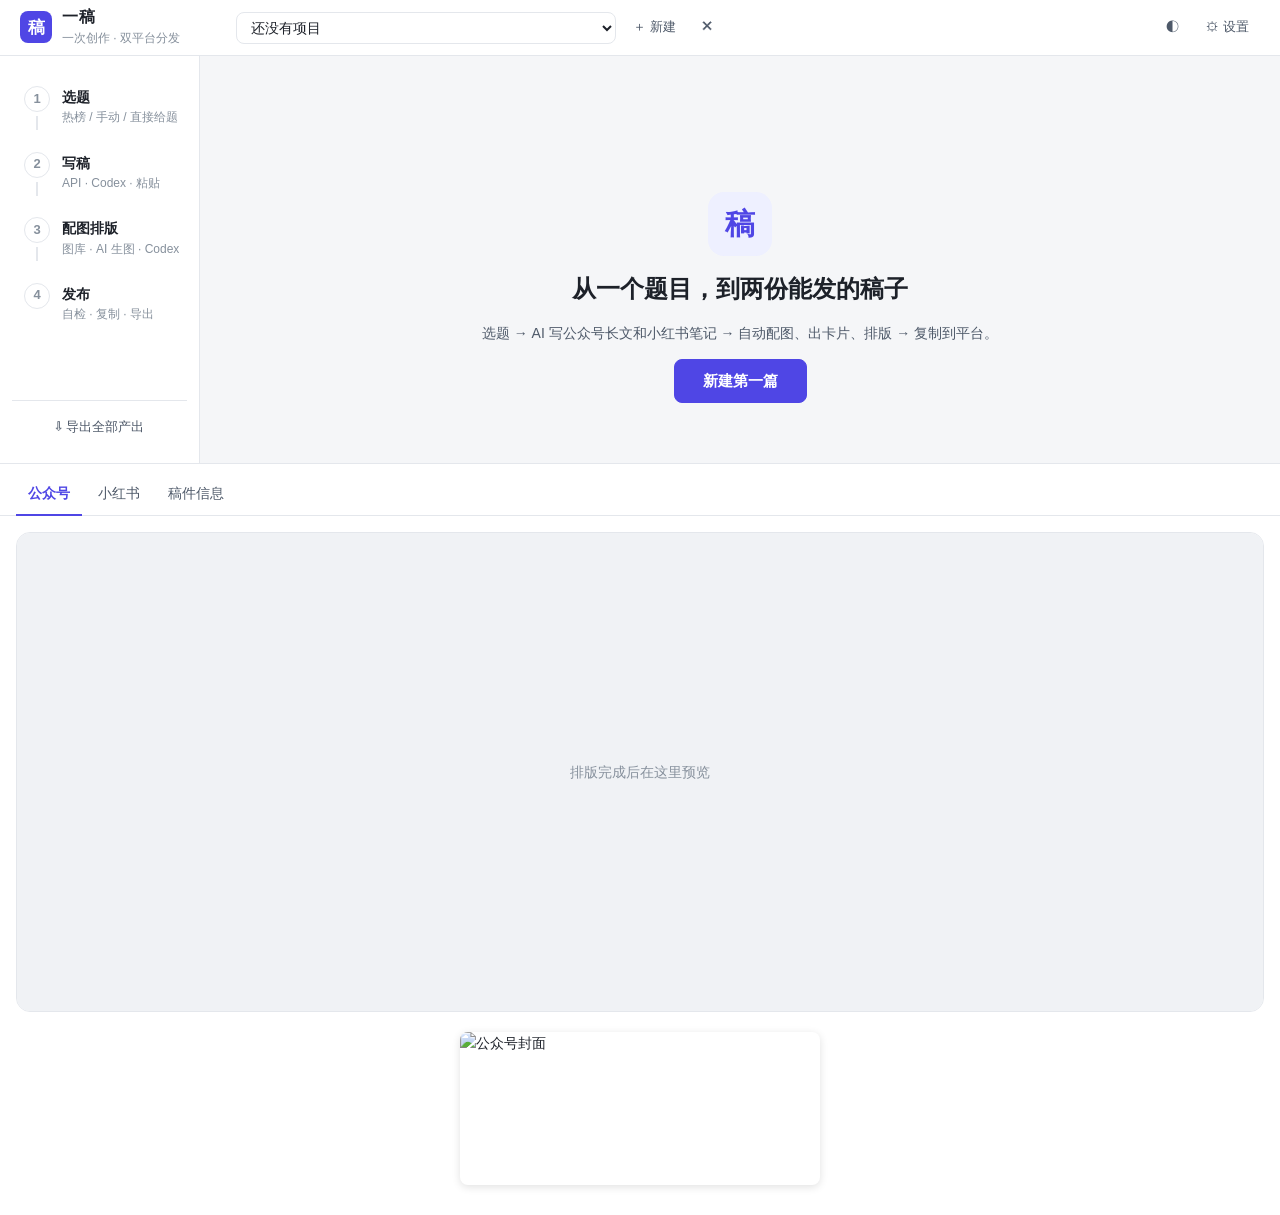
==== commit 6ba400c6: "一稿：十分吸引视角可手动开关+强度、逻辑脑图、单文件HTML内嵌图、配图画质与相关性、封面预览、视角包内置" ====
--- a/web/index.html
+++ b/web/index.html
@@ -94,6 +94,21 @@
       </div>
 
       <label class="field"><span>补充要求（可选）</span>
+        <div class="row">
+          <label class="small">目标字数 <input id="w-words" type="number" min="0" step="500" placeholder="不限" style="width:90px"></label>
+          <label class="small">配图数 <input id="w-images" type="number" min="0" max="10" placeholder="自动" style="width:70px"></label>
+        </div>
+        <div class="persp-box" id="persp-box">
+          <label class="switch"><input type="checkbox" id="w-persp-on"><span>调用《十分吸引》思维框架</span></label>
+          <span class="muted small" id="persp-state"></span>
+          <div class="row persp-opts hidden" id="persp-opts">
+            <div class="seg sm" id="persp-level">
+              <button class="on" data-l="concept" type="button">只用于解释概念</button>
+              <button data-l="full" type="button">全文使用</button>
+            </div>
+            <label class="small" id="persp-paras-w">最多 <input id="w-persp-paras" type="number" min="1" max="6" value="2" style="width:56px"> 处</label>
+          </div>
+        </div>
         <textarea class="ta" id="extra-notes" rows="2" placeholder="例：多用生活比喻；结尾给 3 条行动清单；面向 30 岁上班族"></textarea>
       </label>
       <div class="row">
@@ -133,7 +148,8 @@
       <div class="pub-grid">
         <div class="pub-card">
           <h4>微信公众号</h4>
-          <button class="btn primary block" id="btn-wc-copy">复制富文本</button>
+          <button class="btn primary block" id="btn-wc-draft">存入公众号草稿箱</button>
+          <button class="btn block" id="btn-wc-copy">复制富文本</button>
           <button class="btn ghost block" id="btn-wc-open">打开公众号后台</button>
         </div>
         <div class="pub-card">
@@ -142,6 +158,7 @@
           <button class="btn ghost block" id="btn-xhs-open">打开创作平台</button>
         </div>
       </div>
+      <div class="console hidden" id="pub-console"><div class="console-h"><span>运行中</span><span></span></div><ol></ol></div>
       <div class="row"><button class="btn" id="btn-archive">标记完成并归档</button></div>
     </section>
   </main>
@@ -155,7 +172,8 @@
     </div>
     <div class="pane" data-pane="article">
       <div class="phone"><iframe id="pv-frame" title="公众号预览"></iframe><div class="pv-empty" id="pv-article-empty">排版完成后在这里预览</div></div>
-      <a class="muted small" id="pv-render-link" target="_blank" href="#">新窗口打开 ↗</a>
+      <img id="pv-cover" class="pv-cover" alt="公众号封面" hidden>
+      <div class="row small"><a class="muted" id="pv-render-link" target="_blank" href="#">新窗口打开 ↗</a><a class="muted" id="pv-single-link" href="#" download hidden>⇩ 下载单文件 HTML（图片内嵌，可直接转发）</a></div>
     </div>
     <div class="pane hidden" data-pane="xhs">
       <div class="cards" id="pv-cards"></div>
@@ -176,6 +194,7 @@
     <div id="settings-fields" class="settings-grid"></div>
     <details class="presets"><summary>常用接口地址</summary>
       <ul>
+        <li>美的 AIMP：<code>https://aimpapi.midea.com/t-aigc/aimp-deepseek-v4-pro/v1</code> · <code>deepseek-v4-pro</code>（msk- 开头的 Key）</li>
         <li>DeepSeek：<code>https://api.deepseek.com/v1</code> · <code>deepseek-chat</code></li>
         <li>通义千问：<code>https://dashscope.aliyuncs.com/compatible-mode/v1</code> · <code>qwen-plus</code></li>
         <li>Kimi：<code>https://api.moonshot.cn/v1</code> · <code>moonshot-v1-32k</code></li>
@@ -193,6 +212,10 @@
   <header><h3>编辑稿件</h3>
     <div class="seg sm" id="ed-seg"><button class="on" data-f="wechat_md">公众号</button><button data-f="xhs_md">小红书</button></div>
   </header>
+  <div class="row ed-tools">
+    <input class="input" id="ed-term" placeholder="要解释的概念，如：美债收益率倒挂（也可先在正文里选中）" style="flex:1">
+    <button class="btn" id="ed-explain" type="button">用十分吸引解释并插入</button>
+  </div>
   <textarea class="ta mono" id="ed-text" rows="24"></textarea>
   <footer><button class="btn ghost" id="ed-cancel">取消</button><button class="btn primary" id="ed-save">保存并重新排版</button></footer>
 </dialog>
--- a/web/style.css
+++ b/web/style.css
@@ -256,3 +256,11 @@
   .health { display: none; } .work { padding: 20px 16px; }
 }
 @media (prefers-reduced-motion: reduce) { * { transition: none !important; animation: none !important; } }
+
+/* perspective switch */
+.persp-box{margin:10px 0 8px;padding:10px 12px;border:1px dashed var(--border);border-radius:10px;display:flex;flex-wrap:wrap;gap:8px 12px;align-items:center}
+.persp-box .switch{display:inline-flex;align-items:center;gap:6px;font-weight:600;cursor:pointer}
+.persp-box .switch input{width:16px;height:16px;accent-color:var(--accent)}
+.persp-opts{flex-basis:100%;gap:12px;align-items:center}
+.ed-tools{margin:0 0 8px;gap:8px}
+.pv-cover{width:100%;max-width:360px;aspect-ratio:2.35/1;object-fit:cover;border-radius:8px;margin:10px auto 4px;display:block;box-shadow:0 2px 8px rgba(0,0,0,.12)}
